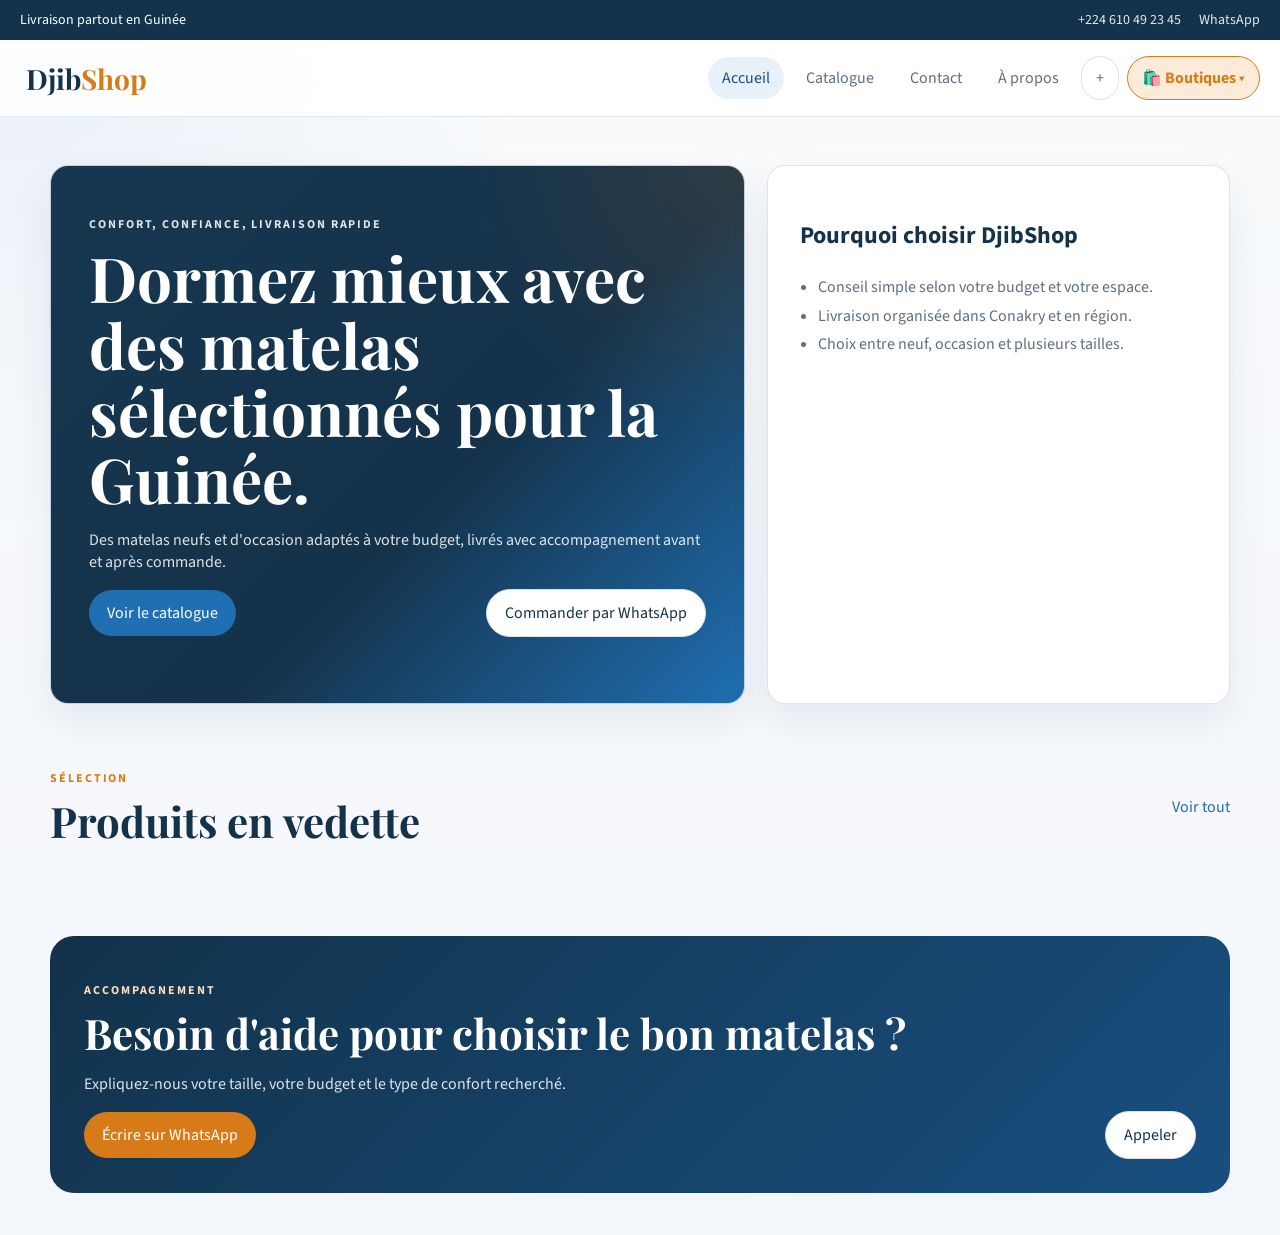
==== public/index.html @ d427da95 "Add files via upload" ====
<!DOCTYPE html>
<html lang="fr">
<head>
  <meta charset="UTF-8">
  <meta name="viewport" content="width=device-width, initial-scale=1.0">
  <title>DjibShop | Matelas de qualité en Guinée</title>
  <meta name="description" content="DjibShop vend des matelas neufs et d'occasion avec livraison partout en Guinée.">
  <meta name="theme-color" content="#14324a">
  <link rel="preconnect" href="https://fonts.googleapis.com">
  <link rel="preconnect" href="https://fonts.gstatic.com" crossorigin>
  <link href="https://fonts.googleapis.com/css2?family=Playfair+Display:wght@600;700&family=Source+Sans+3:wght@400;500;600;700&display=swap" rel="stylesheet">
  <link rel="stylesheet" href="styles.css">
</head>
<body>
  <div class="topbar">
    <span id="delivery-text">Livraison partout en Guinée</span>
    <div class="topbar-links">
      <a id="phone-link" href="tel:+224610492345">+224 610 49 23 45</a>
      <a id="whatsapp-link" href="https://wa.me/224610492345" target="_blank" rel="noopener noreferrer">WhatsApp</a>
    </div>
  </div>

  <header class="site-header">
    <button class="brand" data-page="home">Djib<span>Shop</span></button>
    <button class="menu-toggle" id="menu-toggle" aria-expanded="false" aria-controls="main-nav">Menu</button>
    <nav class="main-nav" id="main-nav">
      <button class="nav-link active" data-page="home">Accueil</button>
      <button class="nav-link" data-page="catalog">Catalogue</button>
      <button class="nav-link" data-page="contact">Contact</button>
      <button class="nav-link" data-page="about">À propos</button>
      <button class="nav-link nav-admin" data-page="admin">+</button>
      <div class="shop-switcher">
        <button class="shop-switcher-btn" id="shop-switcher-btn">🛍️ Boutiques ▾</button>
        <div class="shop-switcher-menu hidden" id="shop-switcher-menu">
          <a href="/matelas" class="shop-switcher-item active-shop">🛏️ Matelas</a>
          <a href="/meubles" class="shop-switcher-item">🛋️ Meubles</a>
        </div>
      </div>
    </nav>
  </header>

  <main>
    <section class="page active" id="page-home">
      <section class="hero" id="home-hero">
        <div class="hero-copy">
          <p class="eyebrow">Confort, confiance, livraison rapide</p>
          <h1>Dormez mieux avec des matelas sélectionnés pour la Guinée.</h1>
          <p id="hero-subheadline">Des matelas neufs et d'occasion adaptés à votre budget, livrés avec accompagnement avant et après commande.</p>
          <div class="hero-actions">
            <button class="btn btn-primary" data-page="catalog">Voir le catalogue</button>
            <a class="btn btn-secondary" id="hero-whatsapp" href="https://wa.me/224610492345" target="_blank" rel="noopener noreferrer">Commander par WhatsApp</a>
          </div>
          <div class="hero-stats" id="hero-stats"></div>
        </div>
        <div class="hero-card">
          <h2>Pourquoi choisir DjibShop</h2>
          <ul class="bullet-list">
            <li>Conseil simple selon votre budget et votre espace.</li>
            <li>Livraison organisée dans Conakry et en région.</li>
            <li>Choix entre neuf, occasion et plusieurs tailles.</li>
          </ul>
        </div>
      </section>

      <section class="section">
        <div class="section-head">
          <div>
            <p class="section-kicker">Sélection</p>
            <h2>Produits en vedette</h2>
          </div>
          <button class="text-link" data-page="catalog">Voir tout</button>
        </div>
        <div class="filter-row" id="home-filters"></div>
        <div class="card-grid" id="home-products"></div>
      </section>

      <section class="contact-band">
        <div>
          <p class="section-kicker light">Accompagnement</p>
          <h2>Besoin d'aide pour choisir le bon matelas ?</h2>
          <p>Expliquez-nous votre taille, votre budget et le type de confort recherché.</p>
        </div>
        <div class="contact-band-actions">
          <a class="btn btn-accent" id="contact-band-whatsapp" href="https://wa.me/224610492345" target="_blank" rel="noopener noreferrer">Écrire sur WhatsApp</a>
          <a class="btn btn-ghost" id="contact-band-call" href="tel:+224620744703">Appeler</a>
        </div>
      </section>
    </section>

    <section class="page" id="page-catalog">
      <section class="section">
        <div class="section-head">
          <div>
            <p class="section-kicker">Catalogue</p>
            <h2>Tous les matelas</h2>
          </div>
          <p class="muted" id="catalog-count">0 produit</p>
        </div>
        <div class="catalog-toolbar">
          <label class="field inline-field">
            <span>Recherche</span>
            <input type="search" id="catalog-search" placeholder="Nom, type, taille, dimensions">
          </label>
          <label class="field inline-field">
            <span>Trier</span>
            <select id="catalog-sort">
              <option value="featured">Recommandés d'abord</option>
              <option value="price-asc">Prix croissant</option>
              <option value="price-desc">Prix décroissant</option>
              <option value="rating-desc">Mieux notés</option>
              <option value="newest">Plus récents</option>
            </select>
          </label>
          <label class="field inline-field">
            <span>Disponibilité</span>
            <select id="catalog-stock">
              <option value="all">Tous les stocks</option>
              <option value="En stock">En stock</option>
              <option value="Stock limité">Stock limité</option>
              <option value="Sur commande">Sur commande</option>
            </select>
          </label>
        </div>
        <div class="filter-row" id="catalog-filters"></div>
        <div class="catalog-summary" id="catalog-summary"></div>
        <div class="card-grid" id="catalog-products"></div>
      </section>
    </section>

    <section class="page" id="page-contact">
      <section class="section narrow">
        <div class="section-head">
          <div>
            <p class="section-kicker">Contact</p>
            <h2>Parlons de votre besoin</h2>
          </div>
        </div>
        <div class="contact-layout">
          <div class="info-card">
            <h3>Coordonnées</h3>
            <p>Nous répondons rapidement aux demandes de prix, disponibilité et livraison.</p>
            <div class="contact-stack">
              <a id="contact-phone-primary" href="tel:+224610492345">+224 610 49 23 45</a>
              <a id="contact-phone-secondary" href="tel:+224620744703">+224 620 74 47 03</a>
              <a id="contact-wa-primary" href="https://wa.me/224610492345" target="_blank" rel="noopener noreferrer">WhatsApp direct</a>
            </div>
          </div>
          <form class="panel" id="contact-form">
            <h3>Laisser un message</h3>
            <label class="field">
              <span>Nom complet</span>
              <input type="text" name="full_name" required>
            </label>
            <label class="field">
              <span>Téléphone</span>
              <input type="tel" name="phone" required>
            </label>
            <label class="field">
              <span>Message</span>
              <textarea name="message" rows="5" required></textarea>
            </label>
            <button class="btn btn-primary" type="submit">Envoyer le message</button>
          </form>
        </div>
      </section>
    </section>

    <section class="page" id="page-about">
      <section class="section">
        <div class="about-hero">
          <div>
            <p class="section-kicker">À propos</p>
            <h2>Une boutique pensée pour la confiance et la simplicité</h2>
            <p id="about-body">DjibShop aide les familles, particuliers et professionnels à trouver des matelas adaptés à leur confort et à leur budget.</p>
          </div>
        </div>
        <div class="about-grid">
          <article class="panel">
            <h3>Ce que nous faisons</h3>
            <p>Nous proposons des matelas neufs et d'occasion, des tailles variées et un accompagnement humain avant l'achat.</p>
          </article>
          <article class="panel">
            <h3>Ce qui compte pour nous</h3>
            <p>Des informations claires, des prix cohérents, des délais annoncés honnêtement et un suivi après commande.</p>
          </article>
          <article class="panel">
            <h3>Livraison</h3>
            <p>Conakry et plusieurs villes de Guinée, avec confirmation téléphonique avant expédition.</p>
          </article>
        </div>
      </section>
    </section>

    <section class="page" id="page-admin">
      <section class="section">
        <div class="section-head">
          <div>
            <p class="section-kicker">Administration</p>
            <h2>Piloter la boutique</h2>
          </div>
        </div>

        <div class="panel admin-login-panel" id="admin-login-panel">
          <form id="admin-login-form">
            <h3>Connexion admin</h3>
            <p class="muted">Connectez-vous pour gérer les produits, commandes et messages.</p>
            <label class="field">
              <span>Utilisateur</span>
              <input type="text" name="username" value="admin" required>
            </label>
            <label class="field">
              <span>Mot de passe</span>
              <input type="password" name="password" required>
            </label>
            <button class="btn btn-primary" type="submit">Se connecter</button>
          </form>
        </div>

        <div class="admin-shell hidden" id="admin-shell">
          <div class="metrics" id="metrics"></div>
          <div class="admin-toolbar">
            <div class="tab-row">
              <button class="tab-btn active" data-admin-tab="products">Produits</button>
              <button class="tab-btn" data-admin-tab="orders">Commandes</button>
              <button class="tab-btn" data-admin-tab="contacts">Messages</button>
              <button class="tab-btn" data-admin-tab="editor">Ajouter / modifier</button>
            </div>
            <button class="btn btn-secondary" id="admin-logout-btn">Déconnexion</button>
          </div>

          <section class="admin-tab active" id="admin-tab-products">
            <div class="table-wrap">
              <table>
                <thead>
                  <tr>
                    <th>Produit</th>
                    <th>Catégorie</th>
                    <th>Type</th>
                    <th>Taille</th>
                    <th>Prix</th>
                    <th>Stock</th>
                    <th>Actions</th>
                  </tr>
                </thead>
                <tbody id="admin-products-table"></tbody>
              </table>
            </div>
          </section>

          <section class="admin-tab" id="admin-tab-orders">
            <div class="table-wrap">
              <table>
                <thead>
                  <tr>
                    <th>Client</th>
                    <th>Produit</th>
                    <th>Ville</th>
                    <th>Paiement</th>
                    <th>Statut</th>
                    <th>Date</th>
                    <th>Action</th>
                  </tr>
                </thead>
                <tbody id="admin-orders-table"></tbody>
              </table>
            </div>
          </section>

          <section class="admin-tab" id="admin-tab-contacts">
            <div class="message-list" id="admin-contacts-list"></div>
          </section>

          <section class="admin-tab" id="admin-tab-editor">
            <form class="panel" id="product-form">
              <h3 id="product-form-title">Ajouter un produit</h3>
              <input type="hidden" name="id">
              <div class="form-grid">
                <label class="field">
                  <span>Nom</span>
                  <input type="text" name="name" required>
                </label>
                <label class="field">
                  <span>Prix (GNF)</span>
                  <input type="number" name="price_gnf" required>
                </label>
                <label class="field">
                  <span>Catégorie</span>
                  <select name="category" required>
                    <option value="neuf">Neuf</option>
                    <option value="occasion">Occasion</option>
                  </select>
                </label>
                <label class="field">
                  <span>Type</span>
                  <select name="mattress_type" required>
                    <option value="ressort">Avec ressort</option>
                    <option value="peu de ressort">Peu de ressort</option>
                    <option value="sans ressort">Sans ressort</option>
                  </select>
                </label>
                <label class="field">
                  <span>Taille</span>
                  <select name="size_label" required>
                    <option value="1 place">1 place</option>
                    <option value="2 places">2 places</option>
                    <option value="3 places">3 places</option>
                    <option value="4 places">4 places</option>
                  </select>
                </label>
                <label class="field">
                  <span>Dimensions</span>
                  <input type="text" name="dimensions" placeholder="160 x 200 cm" required>
                </label>
                <label class="field">
                  <span>Note</span>
                  <input type="number" name="rating" min="0" max="5" step="0.1" value="0">
                </label>
                <label class="field">
                  <span>Nombre d'avis</span>
                  <input type="number" name="review_count" min="0" value="0">
                </label>
                <label class="field">
                  <span>Stock</span>
                  <select name="stock_status" required>
                    <option value="En stock">En stock</option>
                    <option value="Stock limité">Stock limité</option>
                    <option value="Sur commande">Sur commande</option>
                  </select>
                </label>
                <label class="field check">
                  <span>Mettre en vedette</span>
                  <input type="checkbox" name="featured">
                </label>
              </div>
              <label class="field">
                <span>Description</span>
                <textarea name="description" rows="4" required></textarea>
              </label>
              <label class="field">
                <span>Photo produit</span>
                <input type="file" name="image_file" accept="image/png,image/jpeg,image/webp">
              </label>
              <div class="preview-box" id="product-image-preview">Aperçu image</div>
              <div class="button-row">
                <button class="btn btn-primary" type="submit">Enregistrer</button>
                <button class="btn btn-secondary" type="button" id="product-reset-btn">Réinitialiser</button>
              </div>
            </form>

            <form class="panel" id="site-settings-form">
              <h3>Fond de la page d'accueil</h3>
              <p class="muted">Ajoutez une photo pour remplacer le fond actuel de la page d'accueil.</p>
              <label class="field">
                <span>Image de fond</span>
                <input type="file" name="home_background_file" accept="image/png,image/jpeg,image/webp">
              </label>
              <div class="preview-box" id="home-background-preview">Aucune image de fond</div>
              <div class="button-row">
                <button class="btn btn-primary" type="submit">Enregistrer le fond</button>
                <button class="btn btn-secondary" type="button" id="clear-home-background-btn">Retirer le fond</button>
              </div>
            </form>
          </section>
        </div>
      </section>
    </section>
  </main>

  <div class="modal hidden" id="order-modal">
    <div class="modal-card">
      <button class="modal-close" id="close-order-modal" aria-label="Fermer">&times;</button>
      <h3>Passer commande</h3>
      <p class="muted" id="order-product-summary"></p>
      <div class="order-reassurance">
        <span>Confirmation rapide</span>
        <span>Livraison organisée</span>
        <span>Suivi par téléphone</span>
      </div>
      <form id="order-form">
        <input type="hidden" name="product_id">
        <div class="form-grid">
          <label class="field">
            <span>Nom complet</span>
            <input type="text" name="customer_name" required>
          </label>
          <label class="field">
            <span>Téléphone</span>
            <input type="tel" name="phone" required>
          </label>
        </div>
        <label class="field">
          <span>Adresse</span>
          <input type="text" name="address" required>
        </label>
        <label class="field">
          <span>Ville</span>
          <input type="text" name="city" required>
        </label>
        <label class="field">
          <span>Moyen de paiement</span>
          <select name="payment_method" required>
            <option value="Orange Money">Orange Money</option>
            <option value="Paiement à la livraison">Paiement à la livraison</option>
          </select>
        </label>
        <label class="field">
          <span>Notes</span>
          <textarea name="notes" rows="3"></textarea>
        </label>
        <button class="btn btn-primary" type="submit">Confirmer la commande</button>
      </form>
    </div>
  </div>

  <div class="modal hidden" id="product-modal">
    <div class="modal-card modal-card-wide">
      <button class="modal-close" id="close-product-modal" aria-label="Fermer">&times;</button>
      <div class="product-detail" id="product-detail"></div>
    </div>
  </div>

  <div class="toast" id="toast"></div>
  <script src="/app.js"></script>
</body>
</html>
---- public/styles.css ----
:root {
  --ink: #14324a;
  --ink-soft: #5e6f7e;
  --line: #d8e2ea;
  --bg: #f5f7fb;
  --panel: #ffffff;
  --blue: #1f6fb2;
  --blue-dark: #184f80;
  --gold: #d77b19;
  --gold-soft: #fbebd8;
  --danger: #b44e43;
  --radius: 18px;
  --radius-sm: 10px;
  --shadow: 0 18px 40px rgba(20, 50, 74, 0.08);
}

* { box-sizing: border-box; }
html { scroll-behavior: smooth; }
body {
  margin: 0;
  font-family: "Source Sans 3", sans-serif;
  color: var(--ink);
  background:
    radial-gradient(circle at top left, rgba(31, 111, 178, 0.08), transparent 30%),
    linear-gradient(180deg, #f9fbfd 0%, #f3f6fb 100%);
}

a, button, input, textarea, select { font: inherit; }
button { cursor: pointer; }
.hidden { display: none !important; }

.topbar {
  background: var(--ink);
  color: #fff;
  padding: 10px 20px;
  display: flex;
  justify-content: space-between;
  gap: 16px;
  font-size: 14px;
}

.topbar a { color: #fff; opacity: 0.88; text-decoration: none; }
.topbar-links { display: flex; gap: 18px; flex-wrap: wrap; }

.site-header {
  position: sticky;
  top: 0;
  z-index: 20;
  display: flex;
  align-items: center;
  justify-content: space-between;
  gap: 16px;
  padding: 16px 20px;
  background: rgba(255, 255, 255, 0.9);
  backdrop-filter: blur(16px);
  border-bottom: 1px solid rgba(216, 226, 234, 0.75);
}

.brand {
  background: none;
  border: 0;
  font-family: "Playfair Display", serif;
  font-size: 28px;
  font-weight: 700;
  color: var(--ink);
}

.brand span { color: var(--gold); }

.menu-toggle {
  display: none;
  border: 1px solid var(--line);
  background: var(--panel);
  border-radius: 999px;
  padding: 10px 14px;
}

.main-nav { display: flex; gap: 8px; align-items: center; flex-wrap: wrap; }

.nav-link {
  border: 0;
  background: none;
  padding: 10px 14px;
  border-radius: 999px;
  color: var(--ink-soft);
}

.nav-link.active,
.nav-link:hover {
  background: #e8f1f9;
  color: var(--blue-dark);
}

.nav-admin { border: 1px solid var(--line); }
.page { display: none; }
.page.active { display: block; }

.hero,
.section,
.contact-band {
  width: min(1180px, calc(100% - 32px));
  margin: 0 auto;
}

.hero {
  padding: 48px 0 28px;
  display: grid;
  grid-template-columns: 1.2fr 0.8fr;
  gap: 22px;
  align-items: stretch;
  position: relative;
  isolation: isolate;
}

.hero > * {
  position: relative;
  z-index: 1;
}

.hero.hero-with-cover {
  padding: 32px;
  border-radius: calc(var(--radius) + 10px);
  overflow: hidden;
}

.hero.hero-with-cover::before {
  content: "";
  position: absolute;
  inset: 0;
  z-index: 0;
  background-image:
    linear-gradient(105deg, rgba(9, 20, 31, 0.84), rgba(20, 50, 74, 0.58)),
    var(--hero-background-image);
  background-position: center;
  background-size: cover;
}

.hero.hero-with-cover .hero-copy,
.hero.hero-with-cover .hero-card {
  background: rgba(255, 255, 255, 0.12);
  border-color: rgba(255, 255, 255, 0.2);
  box-shadow: none;
  backdrop-filter: blur(12px);
}

.hero.hero-with-cover .hero-card h2,
.hero.hero-with-cover .hero-card p,
.hero.hero-with-cover .hero-card li,
.hero.hero-with-cover .hero-card .bullet-list {
  color: rgba(255, 255, 255, 0.9);
}

.hero-copy,
.hero-card,
.panel,
.info-card,
.metric-card,
.message-item,
.product-card {
  background: var(--panel);
  border: 1px solid rgba(216, 226, 234, 0.9);
  border-radius: var(--radius);
  box-shadow: var(--shadow);
}

.hero-copy {
  padding: 38px;
  background:
    radial-gradient(circle at top right, rgba(215, 123, 25, 0.13), transparent 32%),
    linear-gradient(135deg, #173750 0%, #14324a 58%, #1f6fb2 100%);
  color: #fff;
}

.hero-card { padding: 32px; }

.eyebrow,
.section-kicker {
  text-transform: uppercase;
  letter-spacing: 0.16em;
  font-size: 12px;
  font-weight: 700;
  color: var(--gold);
}

.section-kicker.light { color: #ffdcb8; }

.hero h1,
.section h2,
.contact-band h2,
.about-hero h2 {
  font-family: "Playfair Display", serif;
  line-height: 1.08;
  margin: 12px 0;
}

.hero h1 { font-size: clamp(38px, 6vw, 62px); }
.section h2,
.contact-band h2,
.about-hero h2 { font-size: clamp(28px, 4vw, 42px); }

.hero-copy p,
.contact-band p { color: rgba(255, 255, 255, 0.86); }
.hero-card p,
.panel p,
.info-card p,
.about-hero p { color: var(--ink-soft); }

.hero-actions,
.button-row,
.contact-band-actions,
.section-head,
.admin-toolbar {
  display: flex;
  gap: 12px;
  align-items: center;
  justify-content: space-between;
  flex-wrap: wrap;
}

.btn,
.text-link {
  border-radius: 999px;
  border: 0;
  padding: 12px 18px;
  text-decoration: none;
  transition: 0.2s ease;
}

.btn:hover,
.text-link:hover { transform: translateY(-1px); }
.btn-primary { background: var(--blue); color: #fff; }
.btn-primary:hover { background: var(--blue-dark); }
.btn-secondary,
.btn-ghost { background: #fff; color: var(--ink); border: 1px solid var(--line); }
.btn-accent { background: var(--gold); color: #fff; }
.text-link { background: none; color: var(--blue); padding-inline: 0; }

.hero-stats,
.metrics,
.about-grid,
.contact-layout,
.form-grid {
  display: grid;
  gap: 16px;
}

.hero-stats { grid-template-columns: repeat(3, minmax(0, 1fr)); margin-top: 28px; }
.metrics { grid-template-columns: repeat(auto-fit, minmax(180px, 1fr)); margin-bottom: 20px; }
.about-grid { grid-template-columns: repeat(auto-fit, minmax(220px, 1fr)); }
.contact-layout { grid-template-columns: 0.9fr 1.1fr; }
.form-grid { grid-template-columns: repeat(2, minmax(0, 1fr)); }

.stat-box,
.metric-card {
  padding: 18px;
  border-radius: var(--radius-sm);
  background: rgba(255, 255, 255, 0.1);
}

.metric-card { background: var(--panel); border: 1px solid var(--line); }
.stat-box strong,
.metric-card strong { display: block; font-size: 28px; }

.section,
.contact-band { padding: 26px 0 36px; }
.narrow { width: min(980px, calc(100% - 32px)); }

.filter-row {
  display: flex;
  flex-wrap: wrap;
  gap: 10px;
  margin: 20px 0 24px;
}

.catalog-toolbar,
.catalog-summary,
.product-actions,
.detail-header,
.detail-meta-grid,
.detail-cta-row,
.order-reassurance {
  display: flex;
  gap: 12px;
  flex-wrap: wrap;
}

.catalog-toolbar {
  align-items: end;
  margin-top: 18px;
}

.inline-field {
  flex: 1 1 220px;
  margin-bottom: 0;
}

.catalog-summary {
  margin: -4px 0 8px;
}

.summary-pill {
  padding: 8px 12px;
  border-radius: 999px;
  background: #edf4fa;
  color: var(--blue-dark);
  font-size: 13px;
  font-weight: 600;
}

.filter-btn,
.tab-btn,
.status-select {
  border: 1px solid var(--line);
  background: var(--panel);
  border-radius: 999px;
  padding: 10px 14px;
}

.filter-btn.active,
.tab-btn.active {
  background: var(--ink);
  color: #fff;
  border-color: var(--ink);
}

.card-grid {
  display: grid;
  grid-template-columns: repeat(auto-fit, minmax(240px, 1fr));
  gap: 18px;
}

.product-card { overflow: hidden; }
.product-card { display: flex; flex-direction: column; }

.product-image {
  height: 190px;
  background: linear-gradient(135deg, #e9f2fb, #f9e8d7);
  display: flex;
  align-items: center;
  justify-content: center;
}

.product-image img {
  width: 100%;
  height: 100%;
  object-fit: cover;
}

.product-placeholder { font-size: 48px; }
.product-content { padding: 18px; display: flex; flex-direction: column; flex: 1; }

.badge-row,
.meta-row {
  display: flex;
  gap: 8px;
  flex-wrap: wrap;
  margin-bottom: 10px;
}

.badge,
.meta {
  border-radius: 999px;
  padding: 4px 10px;
  font-size: 12px;
}

.badge { background: var(--gold-soft); color: #93500d; }
.meta { background: #f1f5f8; color: var(--ink-soft); }
.product-card h3,
.panel h3,
.info-card h3 { margin: 0 0 8px; font-size: 22px; }

.price-row {
  display: flex;
  justify-content: space-between;
  align-items: center;
  gap: 12px;
  margin-top: 14px;
}

.product-actions {
  margin-top: auto;
  align-items: center;
  justify-content: space-between;
}

.product-actions .btn { white-space: nowrap; }
.btn-linkish {
  border: 0;
  padding: 0;
  background: none;
  color: var(--blue);
  font-weight: 700;
}

.price { font-size: 26px; font-weight: 700; color: var(--blue-dark); }
.muted { color: var(--ink-soft); margin: 0; }

.contact-band {
  background: linear-gradient(135deg, #12324a 0%, #184f80 100%);
  border-radius: calc(var(--radius) + 6px);
  padding: 34px;
  margin-bottom: 42px;
  color: #fff;
}

.panel,
.info-card { padding: 24px; }

.field {
  display: grid;
  gap: 8px;
  margin-bottom: 14px;
}

.field.check { align-content: center; }

.field input,
.field textarea,
.field select {
  width: 100%;
  border: 1px solid var(--line);
  border-radius: 12px;
  padding: 12px 14px;
  background: #fff;
}

.contact-stack { display: grid; gap: 10px; }
.contact-stack a { color: var(--blue-dark); text-decoration: none; }

.about-hero {
  margin-bottom: 18px;
  padding: 30px;
  border-radius: var(--radius);
  background: linear-gradient(135deg, #edf4fa, #f7efe6);
  border: 1px solid var(--line);
}

.table-wrap {
  overflow: auto;
  background: var(--panel);
  border: 1px solid var(--line);
  border-radius: var(--radius);
}

table {
  width: 100%;
  border-collapse: collapse;
  min-width: 720px;
}

th,
td {
  padding: 14px;
  border-bottom: 1px solid var(--line);
  text-align: left;
  vertical-align: top;
}

th {
  font-size: 12px;
  text-transform: uppercase;
  letter-spacing: 0.08em;
  color: var(--ink-soft);
}

.message-list { display: grid; gap: 14px; }
.message-item { padding: 20px; }

.preview-box {
  min-height: 140px;
  border: 1px dashed var(--line);
  border-radius: 14px;
  display: flex;
  align-items: center;
  justify-content: center;
  color: var(--ink-soft);
  overflow: hidden;
  margin-bottom: 14px;
}

.preview-box img {
  width: 100%;
  height: 220px;
  object-fit: cover;
}

#home-background-preview span {
  text-align: center;
}

.admin-tab { display: none; }
.admin-tab.active { display: block; }

#site-settings-form {
  margin-top: 18px;
}

.modal {
  position: fixed;
  inset: 0;
  background: rgba(20, 50, 74, 0.55);
  display: flex;
  align-items: center;
  justify-content: center;
  padding: 16px;
  z-index: 40;
}

.modal-card {
  width: min(620px, 100%);
  background: #fff;
  border-radius: 24px;
  padding: 26px;
  position: relative;
  max-height: calc(100vh - 32px);
  overflow-y: auto;
}

#order-form .btn {
  width: 100%;
  margin-top: 8px;
}

.modal-card-wide {
  width: min(920px, 100%);
}

.modal-close {
  position: absolute;
  top: 12px;
  right: 12px;
  width: 38px;
  height: 38px;
  border: 0;
  border-radius: 50%;
  background: #eff3f7;
  font-size: 22px;
}

.product-detail {
  display: grid;
  grid-template-columns: 0.95fr 1.05fr;
  gap: 22px;
}

.product-detail-visual {
  min-height: 300px;
  border-radius: 20px;
  overflow: hidden;
  background: linear-gradient(135deg, #e9f2fb, #f9e8d7);
  display: flex;
  align-items: center;
  justify-content: center;
}

.product-detail-visual img {
  width: 100%;
  height: 100%;
  object-fit: cover;
}

.detail-copy h3 {
  margin: 0;
  font-size: 32px;
}

.detail-header {
  align-items: center;
  margin-bottom: 10px;
}

.detail-meta-grid {
  margin: 16px 0;
}

.detail-meta-item {
  flex: 1 1 180px;
  padding: 14px;
  border: 1px solid var(--line);
  border-radius: 16px;
  background: #f8fbfe;
}

.detail-meta-item strong {
  display: block;
  margin-bottom: 4px;
  font-size: 13px;
  color: var(--ink-soft);
}

.detail-note {
  margin: 18px 0;
  padding: 16px;
  border-radius: 16px;
  background: var(--gold-soft);
  color: #7b4a0e;
}

.detail-cta-row {
  align-items: center;
  margin-top: 18px;
}

.order-reassurance {
  margin: 14px 0 18px;
}

.order-reassurance span {
  padding: 8px 12px;
  border-radius: 999px;
  background: #edf4fa;
  color: var(--blue-dark);
  font-size: 13px;
  font-weight: 600;
}

.toast {
  position: fixed;
  right: 20px;
  bottom: 20px;
  background: var(--ink);
  color: #fff;
  padding: 12px 16px;
  border-radius: 14px;
  opacity: 0;
  transform: translateY(8px);
  transition: 0.25s ease;
}

.toast.show {
  opacity: 1;
  transform: translateY(0);
}

.bullet-list {
  padding-left: 18px;
  line-height: 1.8;
  color: var(--ink-soft);
}

@media (max-width: 900px) {
  .hero,
  .contact-layout { grid-template-columns: 1fr; }
  .form-grid { grid-template-columns: 1fr; }
  .product-detail { grid-template-columns: 1fr; }
}

@media (max-width: 720px) {
  .menu-toggle { display: inline-flex; }
  .main-nav {
    display: none;
    width: 100%;
    flex-direction: column;
    align-items: stretch;
  }
  .main-nav.open { display: flex; }
  .site-header { flex-wrap: wrap; }
  .hero-copy,
  .hero-card,
  .panel,
  .info-card { padding: 20px; }
  .hero-stats { grid-template-columns: 1fr; }
  .topbar {
    flex-direction: column;
    align-items: flex-start;
  }
  .contact-band { padding: 24px; }
}

/* ===== SHOP SWITCHER ===== */
.shop-switcher { position: relative; }

.shop-switcher-btn {
  background: var(--gold-soft) !important;
  color: var(--gold) !important;
  border: 1px solid var(--gold) !important;
  font-weight: 700;
}

.shop-switcher-btn:hover {
  background: var(--gold) !important;
  color: #fff !important;
}

.shop-switcher-menu {
  position: absolute;
  top: calc(100% + 8px);
  right: 0;
  background: var(--panel);
  border: 1px solid var(--line);
  border-radius: var(--radius-sm);
  box-shadow: var(--shadow);
  min-width: 180px;
  z-index: 50;
  overflow: hidden;
}

.shop-switcher-item {
  display: block;
  padding: 14px 18px;
  text-decoration: none;
  color: var(--ink);
  font-weight: 600;
  transition: 0.2s ease;
  border-bottom: 1px solid var(--line);
}

.shop-switcher-item:last-child { border-bottom: 0; }
.shop-switcher-item:hover { background: #edf4fa; color: var(--blue-dark); }
.shop-switcher-item.active-shop { background: var(--gold-soft); color: var(--gold); }

/* ===== SHOP SWITCHER ===== */
.shop-switcher { position: relative; }

.shop-switcher-btn {
  border: 1px solid var(--gold);
  background: var(--gold-soft);
  color: var(--gold);
  border-radius: 999px;
  padding: 10px 14px;
  font-weight: 700;
  cursor: pointer;
  transition: 0.2s ease;
}

.shop-switcher-btn:hover {
  background: var(--gold);
  color: #fff;
}

.shop-switcher-menu {
  position: absolute;
  top: calc(100% + 8px);
  right: 0;
  background: var(--panel);
  border: 1px solid var(--line);
  border-radius: var(--radius-sm);
  box-shadow: var(--shadow);
  min-width: 180px;
  z-index: 100;
  overflow: hidden;
}

.shop-switcher-item {
  display: block;
  padding: 14px 18px;
  text-decoration: none;
  color: var(--ink);
  font-weight: 600;
  transition: 0.2s ease;
  border-bottom: 1px solid var(--line);
}

.shop-switcher-item:last-child { border-bottom: 0; }
.shop-switcher-item:hover { background: #edf4fa; color: var(--blue-dark); }
.shop-switcher-item.active-shop { background: var(--gold-soft); color: var(--gold); }
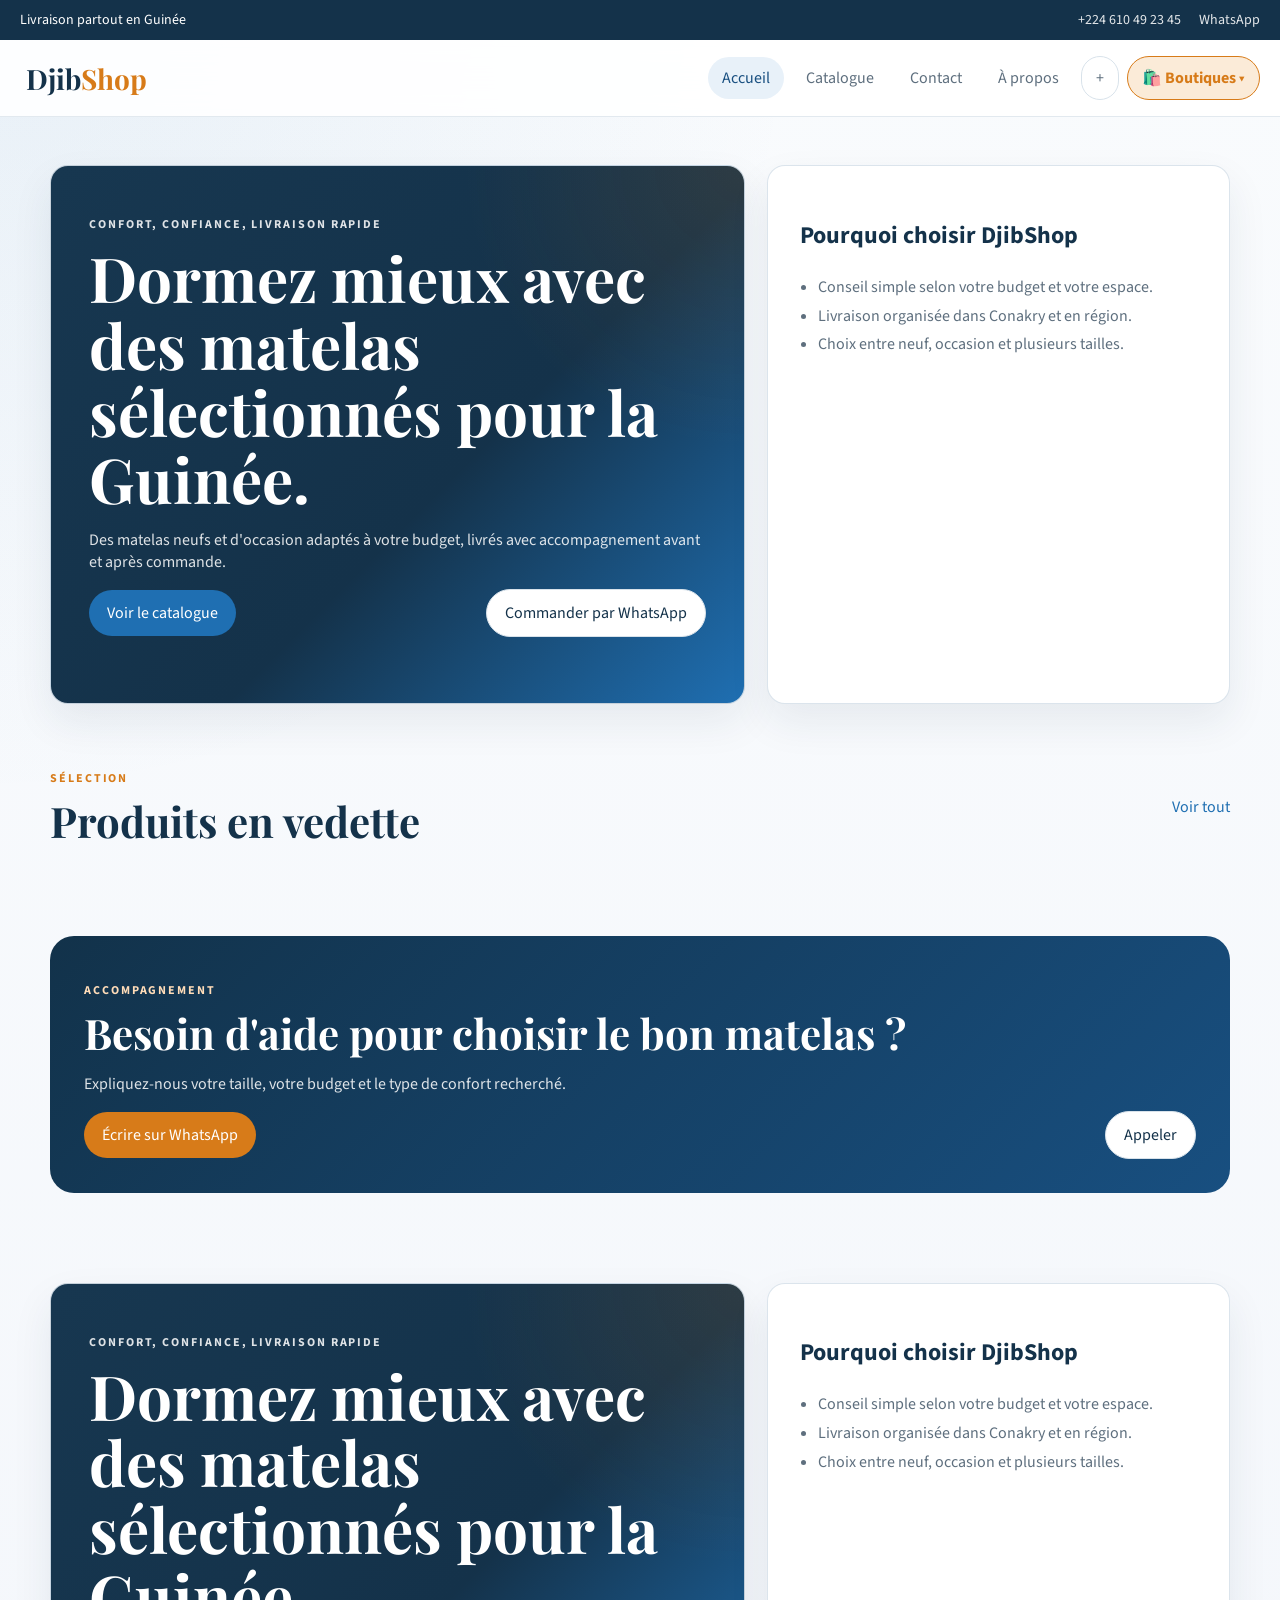
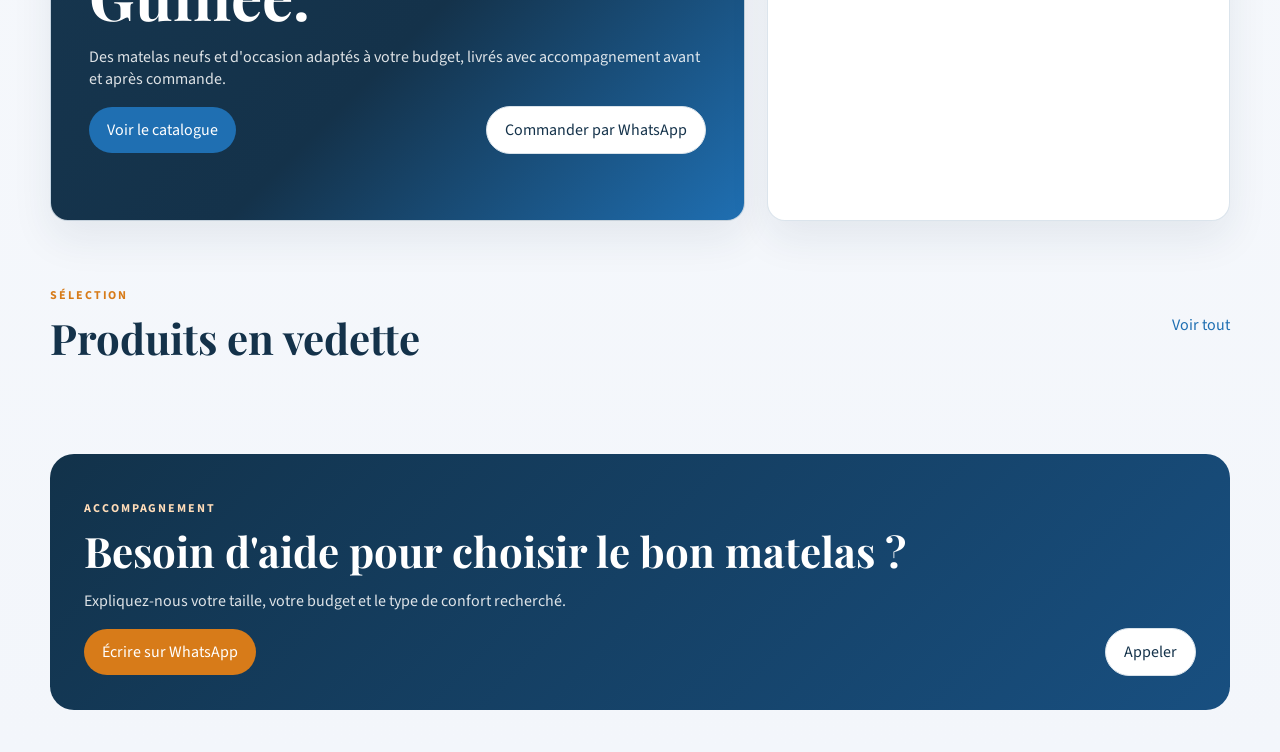
==== commit 9f684e25: "electronic Added a new 'Électrique' shop item link and expanded the homepage content with sections f" ====
--- a/public/index.html
+++ b/public/index.html
@@ -34,6 +34,7 @@
         <div class="shop-switcher-menu hidden" id="shop-switcher-menu">
           <a href="/matelas" class="shop-switcher-item active-shop">🛏️ Matelas</a>
           <a href="/meubles" class="shop-switcher-item">🛋️ Meubles</a>
+          <a href="/electrique" class="shop-switcher-item">🔌 Électrique</a>
         </div>
       </div>
     </nav>
@@ -423,3 +424,392 @@
   <script src="/app.js"></script>
 </body>
 </html>
+        </div>
+      </div>
+    </nav>
+  </header>
+
+  <main>
+    <section class="page active" id="page-home">
+      <section class="hero" id="home-hero">
+        <div class="hero-copy">
+          <p class="eyebrow">Confort, confiance, livraison rapide</p>
+          <h1>Dormez mieux avec des matelas sélectionnés pour la Guinée.</h1>
+          <p id="hero-subheadline">Des matelas neufs et d'occasion adaptés à votre budget, livrés avec accompagnement avant et après commande.</p>
+          <div class="hero-actions">
+            <button class="btn btn-primary" data-page="catalog">Voir le catalogue</button>
+            <a class="btn btn-secondary" id="hero-whatsapp" href="https://wa.me/224610492345" target="_blank" rel="noopener noreferrer">Commander par WhatsApp</a>
+          </div>
+          <div class="hero-stats" id="hero-stats"></div>
+        </div>
+        <div class="hero-card">
+          <h2>Pourquoi choisir DjibShop</h2>
+          <ul class="bullet-list">
+            <li>Conseil simple selon votre budget et votre espace.</li>
+            <li>Livraison organisée dans Conakry et en région.</li>
+            <li>Choix entre neuf, occasion et plusieurs tailles.</li>
+          </ul>
+        </div>
+      </section>
+
+      <section class="section">
+        <div class="section-head">
+          <div>
+            <p class="section-kicker">Sélection</p>
+            <h2>Produits en vedette</h2>
+          </div>
+          <button class="text-link" data-page="catalog">Voir tout</button>
+        </div>
+        <div class="filter-row" id="home-filters"></div>
+        <div class="card-grid" id="home-products"></div>
+      </section>
+
+      <section class="contact-band">
+        <div>
+          <p class="section-kicker light">Accompagnement</p>
+          <h2>Besoin d'aide pour choisir le bon matelas ?</h2>
+          <p>Expliquez-nous votre taille, votre budget et le type de confort recherché.</p>
+        </div>
+        <div class="contact-band-actions">
+          <a class="btn btn-accent" id="contact-band-whatsapp" href="https://wa.me/224610492345" target="_blank" rel="noopener noreferrer">Écrire sur WhatsApp</a>
+          <a class="btn btn-ghost" id="contact-band-call" href="tel:+224620744703">Appeler</a>
+        </div>
+      </section>
+    </section>
+
+    <section class="page" id="page-catalog">
+      <section class="section">
+        <div class="section-head">
+          <div>
+            <p class="section-kicker">Catalogue</p>
+            <h2>Tous les matelas</h2>
+          </div>
+          <p class="muted" id="catalog-count">0 produit</p>
+        </div>
+        <div class="catalog-toolbar">
+          <label class="field inline-field">
+            <span>Recherche</span>
+            <input type="search" id="catalog-search" placeholder="Nom, type, taille, dimensions">
+          </label>
+          <label class="field inline-field">
+            <span>Trier</span>
+            <select id="catalog-sort">
+              <option value="featured">Recommandés d'abord</option>
+              <option value="price-asc">Prix croissant</option>
+              <option value="price-desc">Prix décroissant</option>
+              <option value="rating-desc">Mieux notés</option>
+              <option value="newest">Plus récents</option>
+            </select>
+          </label>
+          <label class="field inline-field">
+            <span>Disponibilité</span>
+            <select id="catalog-stock">
+              <option value="all">Tous les stocks</option>
+              <option value="En stock">En stock</option>
+              <option value="Stock limité">Stock limité</option>
+              <option value="Sur commande">Sur commande</option>
+            </select>
+          </label>
+        </div>
+        <div class="filter-row" id="catalog-filters"></div>
+        <div class="catalog-summary" id="catalog-summary"></div>
+        <div class="card-grid" id="catalog-products"></div>
+      </section>
+    </section>
+
+    <section class="page" id="page-contact">
+      <section class="section narrow">
+        <div class="section-head">
+          <div>
+            <p class="section-kicker">Contact</p>
+            <h2>Parlons de votre besoin</h2>
+          </div>
+        </div>
+        <div class="contact-layout">
+          <div class="info-card">
+            <h3>Coordonnées</h3>
+            <p>Nous répondons rapidement aux demandes de prix, disponibilité et livraison.</p>
+            <div class="contact-stack">
+              <a id="contact-phone-primary" href="tel:+224610492345">+224 610 49 23 45</a>
+              <a id="contact-phone-secondary" href="tel:+224620744703">+224 620 74 47 03</a>
+              <a id="contact-wa-primary" href="https://wa.me/224610492345" target="_blank" rel="noopener noreferrer">WhatsApp direct</a>
+            </div>
+          </div>
+          <form class="panel" id="contact-form">
+            <h3>Laisser un message</h3>
+            <label class="field">
+              <span>Nom complet</span>
+              <input type="text" name="full_name" required>
+            </label>
+            <label class="field">
+              <span>Téléphone</span>
+              <input type="tel" name="phone" required>
+            </label>
+            <label class="field">
+              <span>Message</span>
+              <textarea name="message" rows="5" required></textarea>
+            </label>
+            <button class="btn btn-primary" type="submit">Envoyer le message</button>
+          </form>
+        </div>
+      </section>
+    </section>
+
+    <section class="page" id="page-about">
+      <section class="section">
+        <div class="about-hero">
+          <div>
+            <p class="section-kicker">À propos</p>
+            <h2>Une boutique pensée pour la confiance et la simplicité</h2>
+            <p id="about-body">DjibShop aide les familles, particuliers et professionnels à trouver des matelas adaptés à leur confort et à leur budget.</p>
+          </div>
+        </div>
+        <div class="about-grid">
+          <article class="panel">
+            <h3>Ce que nous faisons</h3>
+            <p>Nous proposons des matelas neufs et d'occasion, des tailles variées et un accompagnement humain avant l'achat.</p>
+          </article>
+          <article class="panel">
+            <h3>Ce qui compte pour nous</h3>
+            <p>Des informations claires, des prix cohérents, des délais annoncés honnêtement et un suivi après commande.</p>
+          </article>
+          <article class="panel">
+            <h3>Livraison</h3>
+            <p>Conakry et plusieurs villes de Guinée, avec confirmation téléphonique avant expédition.</p>
+          </article>
+        </div>
+      </section>
+    </section>
+
+    <section class="page" id="page-admin">
+      <section class="section">
+        <div class="section-head">
+          <div>
+            <p class="section-kicker">Administration</p>
+            <h2>Piloter la boutique</h2>
+          </div>
+        </div>
+
+        <div class="panel admin-login-panel" id="admin-login-panel">
+          <form id="admin-login-form">
+            <h3>Connexion admin</h3>
+            <p class="muted">Connectez-vous pour gérer les produits, commandes et messages.</p>
+            <label class="field">
+              <span>Utilisateur</span>
+              <input type="text" name="username" value="admin" required>
+            </label>
+            <label class="field">
+              <span>Mot de passe</span>
+              <input type="password" name="password" required>
+            </label>
+            <button class="btn btn-primary" type="submit">Se connecter</button>
+          </form>
+        </div>
+
+        <div class="admin-shell hidden" id="admin-shell">
+          <div class="metrics" id="metrics"></div>
+          <div class="admin-toolbar">
+            <div class="tab-row">
+              <button class="tab-btn active" data-admin-tab="products">Produits</button>
+              <button class="tab-btn" data-admin-tab="orders">Commandes</button>
+              <button class="tab-btn" data-admin-tab="contacts">Messages</button>
+              <button class="tab-btn" data-admin-tab="editor">Ajouter / modifier</button>
+            </div>
+            <button class="btn btn-secondary" id="admin-logout-btn">Déconnexion</button>
+          </div>
+
+          <section class="admin-tab active" id="admin-tab-products">
+            <div class="table-wrap">
+              <table>
+                <thead>
+                  <tr>
+                    <th>Produit</th>
+                    <th>Catégorie</th>
+                    <th>Type</th>
+                    <th>Taille</th>
+                    <th>Prix</th>
+                    <th>Stock</th>
+                    <th>Actions</th>
+                  </tr>
+                </thead>
+                <tbody id="admin-products-table"></tbody>
+              </table>
+            </div>
+          </section>
+
+          <section class="admin-tab" id="admin-tab-orders">
+            <div class="table-wrap">
+              <table>
+                <thead>
+                  <tr>
+                    <th>Client</th>
+                    <th>Produit</th>
+                    <th>Ville</th>
+                    <th>Paiement</th>
+                    <th>Statut</th>
+                    <th>Date</th>
+                    <th>Action</th>
+                  </tr>
+                </thead>
+                <tbody id="admin-orders-table"></tbody>
+              </table>
+            </div>
+          </section>
+
+          <section class="admin-tab" id="admin-tab-contacts">
+            <div class="message-list" id="admin-contacts-list"></div>
+          </section>
+
+          <section class="admin-tab" id="admin-tab-editor">
+            <form class="panel" id="product-form">
+              <h3 id="product-form-title">Ajouter un produit</h3>
+              <input type="hidden" name="id">
+              <div class="form-grid">
+                <label class="field">
+                  <span>Nom</span>
+                  <input type="text" name="name" required>
+                </label>
+                <label class="field">
+                  <span>Prix (GNF)</span>
+                  <input type="number" name="price_gnf" required>
+                </label>
+                <label class="field">
+                  <span>Catégorie</span>
+                  <select name="category" required>
+                    <option value="neuf">Neuf</option>
+                    <option value="occasion">Occasion</option>
+                  </select>
+                </label>
+                <label class="field">
+                  <span>Type</span>
+                  <select name="mattress_type" required>
+                    <option value="ressort">Avec ressort</option>
+                    <option value="peu de ressort">Peu de ressort</option>
+                    <option value="sans ressort">Sans ressort</option>
+                  </select>
+                </label>
+                <label class="field">
+                  <span>Taille</span>
+                  <select name="size_label" required>
+                    <option value="1 place">1 place</option>
+                    <option value="2 places">2 places</option>
+                    <option value="3 places">3 places</option>
+                    <option value="4 places">4 places</option>
+                  </select>
+                </label>
+                <label class="field">
+                  <span>Dimensions</span>
+                  <input type="text" name="dimensions" placeholder="160 x 200 cm" required>
+                </label>
+                <label class="field">
+                  <span>Note</span>
+                  <input type="number" name="rating" min="0" max="5" step="0.1" value="0">
+                </label>
+                <label class="field">
+                  <span>Nombre d'avis</span>
+                  <input type="number" name="review_count" min="0" value="0">
+                </label>
+                <label class="field">
+                  <span>Stock</span>
+                  <select name="stock_status" required>
+                    <option value="En stock">En stock</option>
+                    <option value="Stock limité">Stock limité</option>
+                    <option value="Sur commande">Sur commande</option>
+                  </select>
+                </label>
+                <label class="field check">
+                  <span>Mettre en vedette</span>
+                  <input type="checkbox" name="featured">
+                </label>
+              </div>
+              <label class="field">
+                <span>Description</span>
+                <textarea name="description" rows="4" required></textarea>
+              </label>
+              <label class="field">
+                <span>Photo produit</span>
+                <input type="file" name="image_file" accept="image/png,image/jpeg,image/webp">
+              </label>
+              <div class="preview-box" id="product-image-preview">Aperçu image</div>
+              <div class="button-row">
+                <button class="btn btn-primary" type="submit">Enregistrer</button>
+                <button class="btn btn-secondary" type="button" id="product-reset-btn">Réinitialiser</button>
+              </div>
+            </form>
+
+            <form class="panel" id="site-settings-form">
+              <h3>Fond de la page d'accueil</h3>
+              <p class="muted">Ajoutez une photo pour remplacer le fond actuel de la page d'accueil.</p>
+              <label class="field">
+                <span>Image de fond</span>
+                <input type="file" name="home_background_file" accept="image/png,image/jpeg,image/webp">
+              </label>
+              <div class="preview-box" id="home-background-preview">Aucune image de fond</div>
+              <div class="button-row">
+                <button class="btn btn-primary" type="submit">Enregistrer le fond</button>
+                <button class="btn btn-secondary" type="button" id="clear-home-background-btn">Retirer le fond</button>
+              </div>
+            </form>
+          </section>
+        </div>
+      </section>
+    </section>
+  </main>
+
+  <div class="modal hidden" id="order-modal">
+    <div class="modal-card">
+      <button class="modal-close" id="close-order-modal" aria-label="Fermer">&times;</button>
+      <h3>Passer commande</h3>
+      <p class="muted" id="order-product-summary"></p>
+      <div class="order-reassurance">
+        <span>Confirmation rapide</span>
+        <span>Livraison organisée</span>
+        <span>Suivi par téléphone</span>
+      </div>
+      <form id="order-form">
+        <input type="hidden" name="product_id">
+        <div class="form-grid">
+          <label class="field">
+            <span>Nom complet</span>
+            <input type="text" name="customer_name" required>
+          </label>
+          <label class="field">
+            <span>Téléphone</span>
+            <input type="tel" name="phone" required>
+          </label>
+        </div>
+        <label class="field">
+          <span>Adresse</span>
+          <input type="text" name="address" required>
+        </label>
+        <label class="field">
+          <span>Ville</span>
+          <input type="text" name="city" required>
+        </label>
+        <label class="field">
+          <span>Moyen de paiement</span>
+          <select name="payment_method" required>
+            <option value="Orange Money">Orange Money</option>
+            <option value="Paiement à la livraison">Paiement à la livraison</option>
+          </select>
+        </label>
+        <label class="field">
+          <span>Notes</span>
+          <textarea name="notes" rows="3"></textarea>
+        </label>
+        <button class="btn btn-primary" type="submit">Confirmer la commande</button>
+      </form>
+    </div>
+  </div>
+
+  <div class="modal hidden" id="product-modal">
+    <div class="modal-card modal-card-wide">
+      <button class="modal-close" id="close-product-modal" aria-label="Fermer">&times;</button>
+      <div class="product-detail" id="product-detail"></div>
+    </div>
+  </div>
+
+  <div class="toast" id="toast"></div>
+  <script src="/app.js"></script>
+</body>
+</html>
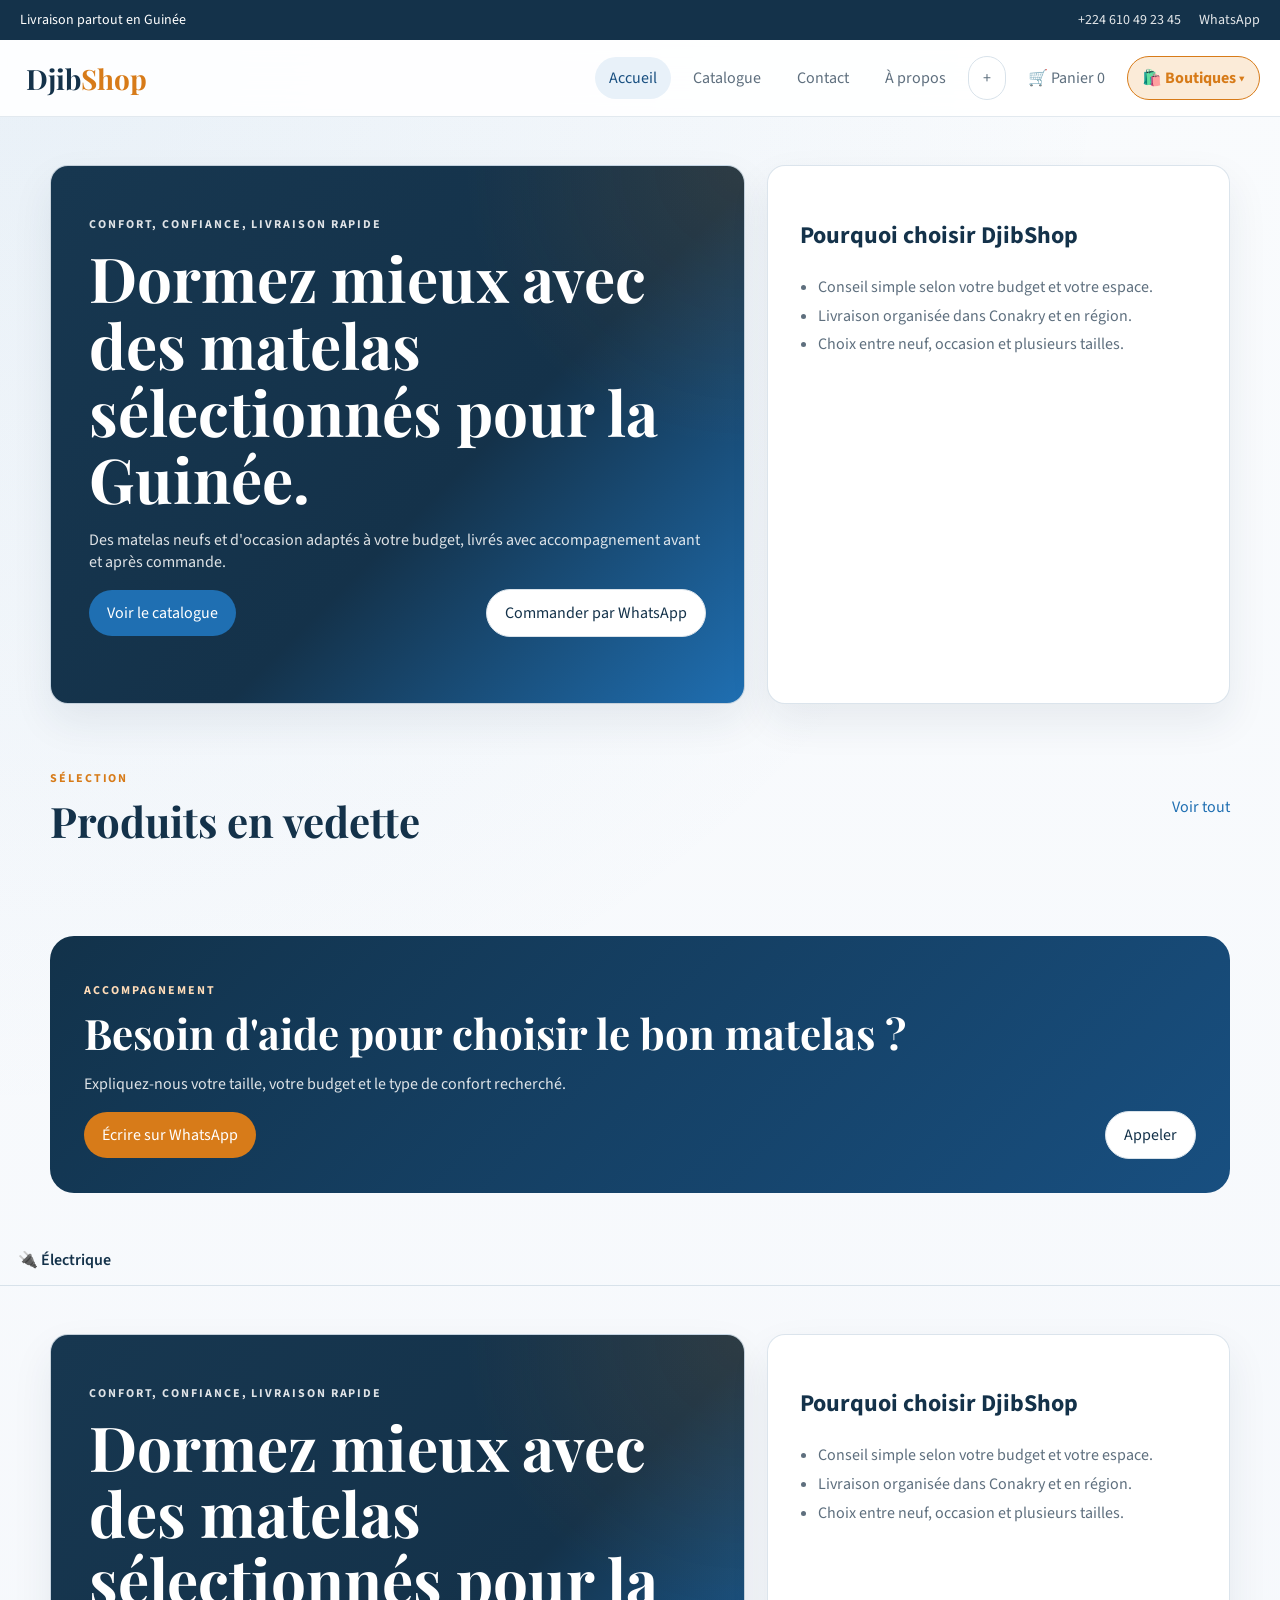
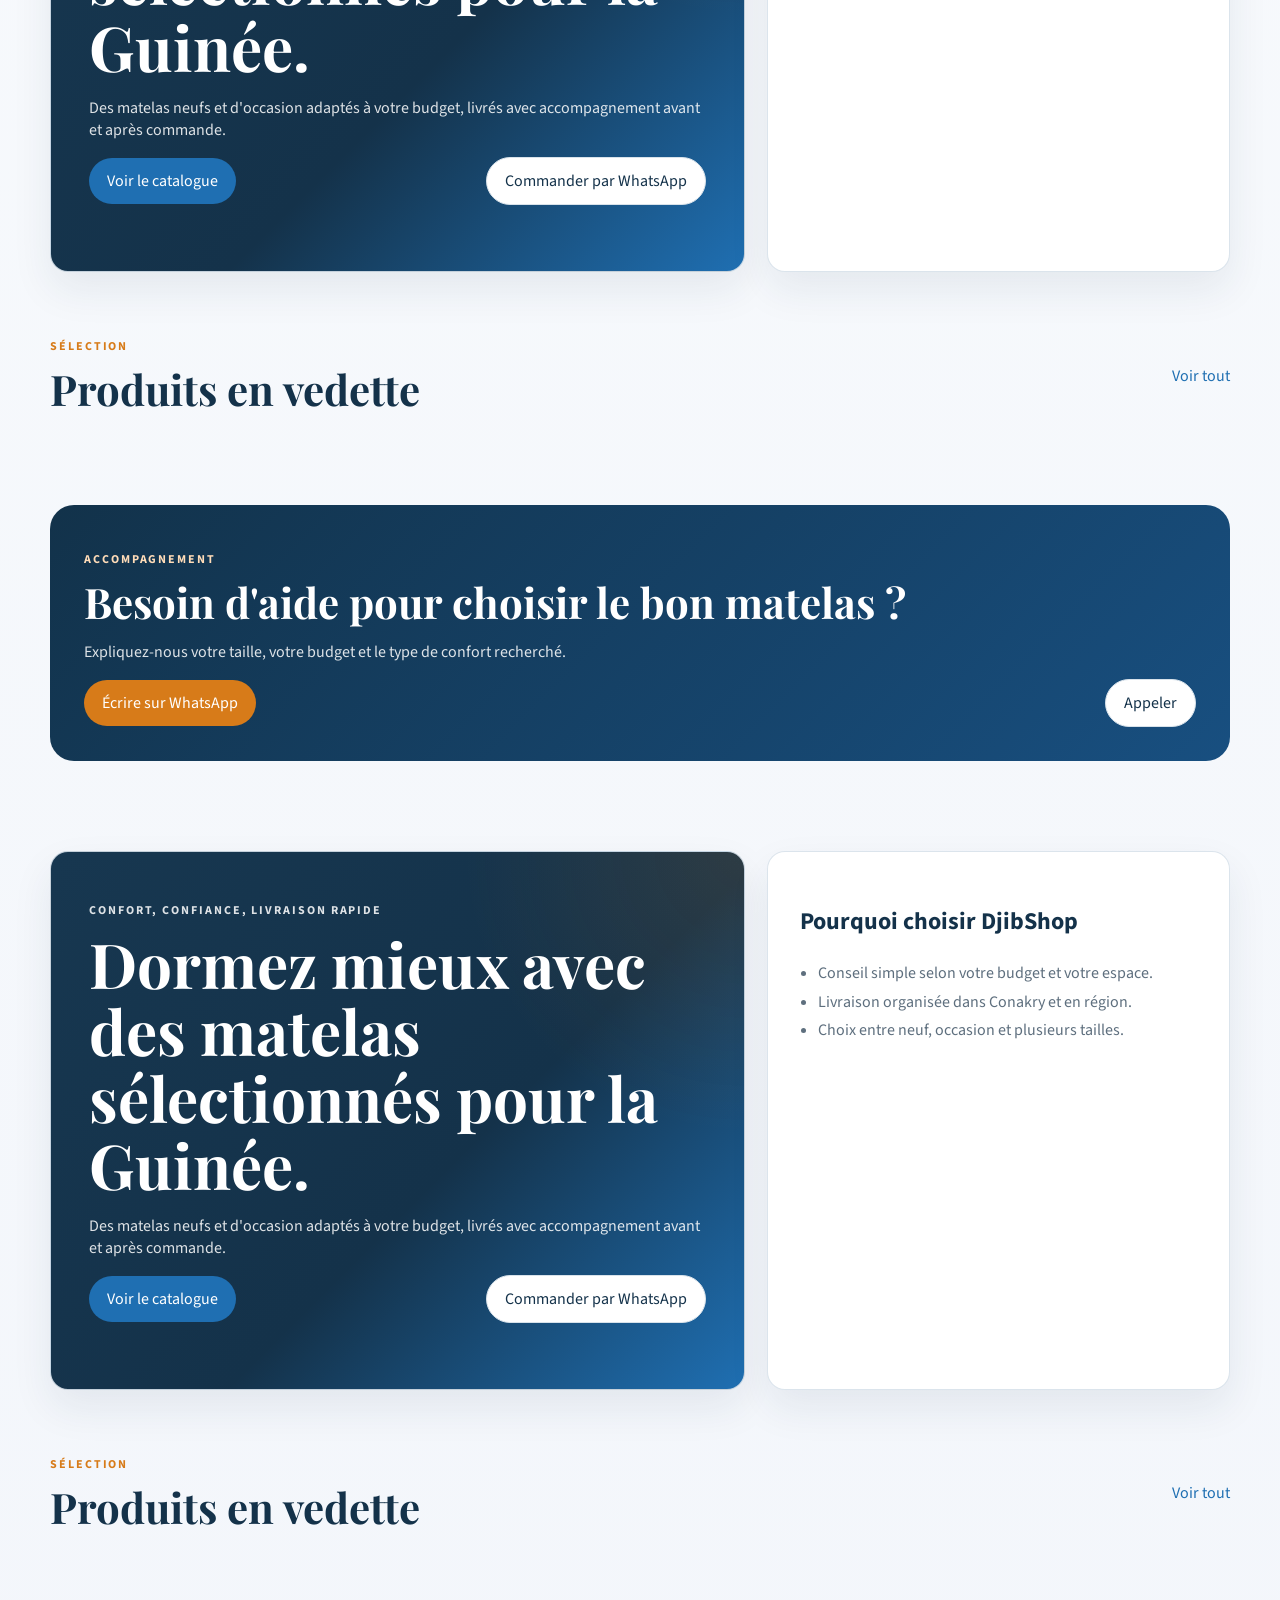
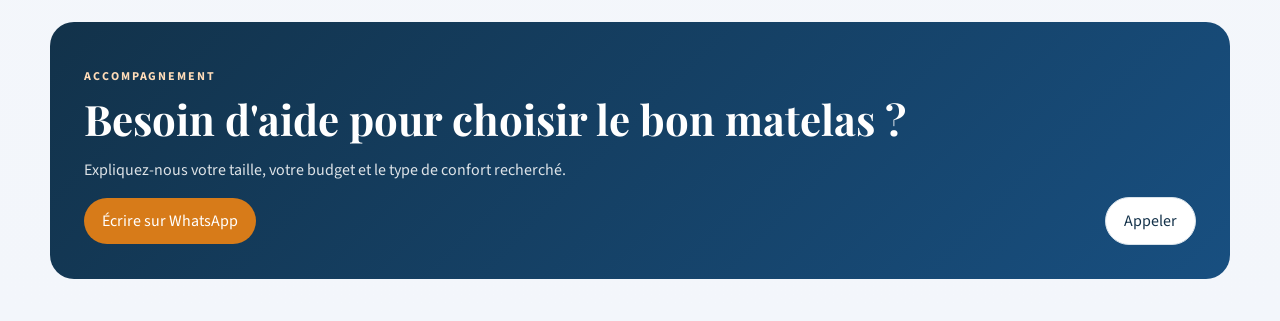
==== commit 4b2014c2: "lieu de vente et panier Added new fields for product details and order management in the admin secti" ====
--- a/public/index.html
+++ b/public/index.html
@@ -29,11 +29,432 @@
       <button class="nav-link" data-page="contact">Contact</button>
       <button class="nav-link" data-page="about">À propos</button>
       <button class="nav-link nav-admin" data-page="admin">+</button>
+      <button class="nav-link cart-btn" id="cart-btn">🛒 Panier <span class="cart-badge" id="cart-badge">0</span></button>
       <div class="shop-switcher">
         <button class="shop-switcher-btn" id="shop-switcher-btn">🛍️ Boutiques ▾</button>
         <div class="shop-switcher-menu hidden" id="shop-switcher-menu">
           <a href="/matelas" class="shop-switcher-item active-shop">🛏️ Matelas</a>
           <a href="/meubles" class="shop-switcher-item">🛋️ Meubles</a>
+          <a href="/electrique" class="shop-switcher-item">🔌 Électrique</a>
+        </div>
+      </div>
+    </nav>
+  </header>
+
+  <main>
+    <section class="page active" id="page-home">
+      <section class="hero" id="home-hero">
+        <div class="hero-copy">
+          <p class="eyebrow">Confort, confiance, livraison rapide</p>
+          <h1>Dormez mieux avec des matelas sélectionnés pour la Guinée.</h1>
+          <p id="hero-subheadline">Des matelas neufs et d'occasion adaptés à votre budget, livrés avec accompagnement avant et après commande.</p>
+          <div class="hero-actions">
+            <button class="btn btn-primary" data-page="catalog">Voir le catalogue</button>
+            <a class="btn btn-secondary" id="hero-whatsapp" href="https://wa.me/224610492345" target="_blank" rel="noopener noreferrer">Commander par WhatsApp</a>
+          </div>
+          <div class="hero-stats" id="hero-stats"></div>
+        </div>
+        <div class="hero-card">
+          <h2>Pourquoi choisir DjibShop</h2>
+          <ul class="bullet-list">
+            <li>Conseil simple selon votre budget et votre espace.</li>
+            <li>Livraison organisée dans Conakry et en région.</li>
+            <li>Choix entre neuf, occasion et plusieurs tailles.</li>
+          </ul>
+        </div>
+      </section>
+
+      <section class="section">
+        <div class="section-head">
+          <div>
+            <p class="section-kicker">Sélection</p>
+            <h2>Produits en vedette</h2>
+          </div>
+          <button class="text-link" data-page="catalog">Voir tout</button>
+        </div>
+        <div class="filter-row" id="home-filters"></div>
+        <div class="card-grid" id="home-products"></div>
+      </section>
+
+      <section class="contact-band">
+        <div>
+          <p class="section-kicker light">Accompagnement</p>
+          <h2>Besoin d'aide pour choisir le bon matelas ?</h2>
+          <p>Expliquez-nous votre taille, votre budget et le type de confort recherché.</p>
+        </div>
+        <div class="contact-band-actions">
+          <a class="btn btn-accent" id="contact-band-whatsapp" href="https://wa.me/224610492345" target="_blank" rel="noopener noreferrer">Écrire sur WhatsApp</a>
+          <a class="btn btn-ghost" id="contact-band-call" href="tel:+224620744703">Appeler</a>
+        </div>
+      </section>
+    </section>
+
+    <section class="page" id="page-catalog">
+      <section class="section">
+        <div class="section-head">
+          <div>
+            <p class="section-kicker">Catalogue</p>
+            <h2>Tous les matelas</h2>
+          </div>
+          <p class="muted" id="catalog-count">0 produit</p>
+        </div>
+        <div class="catalog-toolbar">
+          <label class="field inline-field">
+            <span>Recherche</span>
+            <input type="search" id="catalog-search" placeholder="Nom, type, taille, dimensions">
+          </label>
+          <label class="field inline-field">
+            <span>Trier</span>
+            <select id="catalog-sort">
+              <option value="featured">Recommandés d'abord</option>
+              <option value="price-asc">Prix croissant</option>
+              <option value="price-desc">Prix décroissant</option>
+              <option value="rating-desc">Mieux notés</option>
+              <option value="newest">Plus récents</option>
+            </select>
+          </label>
+          <label class="field inline-field">
+            <span>Disponibilité</span>
+            <select id="catalog-stock">
+              <option value="all">Tous les stocks</option>
+              <option value="En stock">En stock</option>
+              <option value="Stock limité">Stock limité</option>
+              <option value="Sur commande">Sur commande</option>
+            </select>
+          </label>
+        </div>
+        <div class="filter-row" id="catalog-filters"></div>
+        <div class="catalog-summary" id="catalog-summary"></div>
+        <div class="card-grid" id="catalog-products"></div>
+      </section>
+    </section>
+
+    <section class="page" id="page-contact">
+      <section class="section narrow">
+        <div class="section-head">
+          <div>
+            <p class="section-kicker">Contact</p>
+            <h2>Parlons de votre besoin</h2>
+          </div>
+        </div>
+        <div class="contact-layout">
+          <div class="info-card">
+            <h3>Coordonnées</h3>
+            <p>Nous répondons rapidement aux demandes de prix, disponibilité et livraison.</p>
+            <div class="contact-stack">
+              <a id="contact-phone-primary" href="tel:+224610492345">+224 610 49 23 45</a>
+              <a id="contact-phone-secondary" href="tel:+224620744703">+224 620 74 47 03</a>
+              <a id="contact-wa-primary" href="https://wa.me/224610492345" target="_blank" rel="noopener noreferrer">WhatsApp direct</a>
+            </div>
+          </div>
+          <form class="panel" id="contact-form">
+            <h3>Laisser un message</h3>
+            <label class="field">
+              <span>Nom complet</span>
+              <input type="text" name="full_name" required>
+            </label>
+            <label class="field">
+              <span>Téléphone</span>
+              <input type="tel" name="phone" required>
+            </label>
+            <label class="field">
+              <span>Message</span>
+              <textarea name="message" rows="5" required></textarea>
+            </label>
+            <button class="btn btn-primary" type="submit">Envoyer le message</button>
+          </form>
+        </div>
+      </section>
+    </section>
+
+    <section class="page" id="page-about">
+      <section class="section">
+        <div class="about-hero">
+          <div>
+            <p class="section-kicker">À propos</p>
+            <h2>Une boutique pensée pour la confiance et la simplicité</h2>
+            <p id="about-body">DjibShop aide les familles, particuliers et professionnels à trouver des matelas adaptés à leur confort et à leur budget.</p>
+          </div>
+        </div>
+        <div class="about-grid">
+          <article class="panel">
+            <h3>Ce que nous faisons</h3>
+            <p>Nous proposons des matelas neufs et d'occasion, des tailles variées et un accompagnement humain avant l'achat.</p>
+          </article>
+          <article class="panel">
+            <h3>Ce qui compte pour nous</h3>
+            <p>Des informations claires, des prix cohérents, des délais annoncés honnêtement et un suivi après commande.</p>
+          </article>
+          <article class="panel">
+            <h3>Livraison</h3>
+            <p>Conakry et plusieurs villes de Guinée, avec confirmation téléphonique avant expédition.</p>
+          </article>
+        </div>
+      </section>
+    </section>
+
+    <section class="page" id="page-admin">
+      <section class="section">
+        <div class="section-head">
+          <div>
+            <p class="section-kicker">Administration</p>
+            <h2>Piloter la boutique</h2>
+          </div>
+        </div>
+
+        <div class="panel admin-login-panel" id="admin-login-panel">
+          <form id="admin-login-form">
+            <h3>Connexion admin</h3>
+            <p class="muted">Connectez-vous pour gérer les produits, commandes et messages.</p>
+            <label class="field">
+              <span>Utilisateur</span>
+              <input type="text" name="username" value="admin" required>
+            </label>
+            <label class="field">
+              <span>Mot de passe</span>
+              <input type="password" name="password" required>
+            </label>
+            <button class="btn btn-primary" type="submit">Se connecter</button>
+          </form>
+        </div>
+
+        <div class="admin-shell hidden" id="admin-shell">
+          <div class="metrics" id="metrics"></div>
+          <div class="admin-toolbar">
+            <div class="tab-row">
+              <button class="tab-btn active" data-admin-tab="products">Produits</button>
+              <button class="tab-btn" data-admin-tab="orders">Commandes</button>
+              <button class="tab-btn" data-admin-tab="contacts">Messages</button>
+              <button class="tab-btn" data-admin-tab="editor">Ajouter / modifier</button>
+            </div>
+            <button class="btn btn-secondary" id="admin-logout-btn">Déconnexion</button>
+          </div>
+
+          <section class="admin-tab active" id="admin-tab-products">
+            <div class="table-wrap">
+              <table>
+                <thead>
+                  <tr>
+                    <th>Produit</th>
+                    <th>Catégorie</th>
+                    <th>Type</th>
+                    <th>Taille</th>
+                    <th>Prix</th>
+                    <th>Stock</th>
+                    <th>Actions</th>
+                  </tr>
+                </thead>
+                <tbody id="admin-products-table"></tbody>
+              </table>
+            </div>
+          </section>
+
+          <section class="admin-tab" id="admin-tab-orders">
+            <div class="table-wrap">
+              <table>
+                <thead>
+                  <tr>
+                    <th>Client</th>
+                    <th>Articles</th>
+                    <th>Total</th>
+                    <th>Mode</th>
+                    <th>Ville</th>
+                    <th>Paiement</th>
+                    <th>Statut</th>
+                    <th>Date</th>
+                    <th>Action</th>
+                  </tr>
+                </thead>
+                <tbody id="admin-orders-table"></tbody>
+              </table>
+            </div>
+          </section>
+
+          <section class="admin-tab" id="admin-tab-contacts">
+            <div class="message-list" id="admin-contacts-list"></div>
+          </section>
+
+          <section class="admin-tab" id="admin-tab-editor">
+            <form class="panel" id="product-form">
+              <h3 id="product-form-title">Ajouter un produit</h3>
+              <input type="hidden" name="id">
+              <div class="form-grid">
+                <label class="field">
+                  <span>Nom</span>
+                  <input type="text" name="name" required>
+                </label>
+                <label class="field">
+                  <span>Prix (GNF)</span>
+                  <input type="number" name="price_gnf" required>
+                </label>
+                <label class="field">
+                  <span>Catégorie</span>
+                  <select name="category" required>
+                    <option value="neuf">Neuf</option>
+                    <option value="occasion">Occasion</option>
+                  </select>
+                </label>
+                <label class="field">
+                  <span>Type</span>
+                  <select name="mattress_type" required>
+                    <option value="ressort">Avec ressort</option>
+                    <option value="peu de ressort">Peu de ressort</option>
+                    <option value="sans ressort">Sans ressort</option>
+                  </select>
+                </label>
+                <label class="field">
+                  <span>Taille</span>
+                  <select name="size_label" required>
+                    <option value="1 place">1 place</option>
+                    <option value="2 places">2 places</option>
+                    <option value="3 places">3 places</option>
+                    <option value="4 places">4 places</option>
+                  </select>
+                </label>
+                <label class="field">
+                  <span>Dimensions</span>
+                  <input type="text" name="dimensions" placeholder="160 x 200 cm" required>
+                </label>
+                <label class="field">
+                  <span>Note</span>
+                  <input type="number" name="rating" min="0" max="5" step="0.1" value="0">
+                </label>
+                <label class="field">
+                  <span>Nombre d'avis</span>
+                  <input type="number" name="review_count" min="0" value="0">
+                </label>
+                <label class="field">
+                  <span>Stock</span>
+                  <select name="stock_status" required>
+                    <option value="En stock">En stock</option>
+                    <option value="Stock limité">Stock limité</option>
+                    <option value="Sur commande">Sur commande</option>
+                  </select>
+                </label>
+                <label class="field check">
+                  <span>Mettre en vedette</span>
+                  <input type="checkbox" name="featured">
+                </label>
+                <label class="field">
+                  <span>Lieu de retrait (si "Retrait sur place")</span>
+                  <input type="text" name="pickup_location" list="pickup-location-list" placeholder="ex: Hamdallaye Pharmacie">
+                  <datalist id="pickup-location-list"></datalist>
+                </label>
+              </div>
+              <label class="field">
+                <span>Description</span>
+                <textarea name="description" rows="4" required></textarea>
+              </label>
+              <label class="field">
+                <span>Photo produit</span>
+                <input type="file" name="image_file" accept="image/png,image/jpeg,image/webp">
+              </label>
+              <div class="preview-box" id="product-image-preview">Aperçu image</div>
+              <div class="button-row">
+                <button class="btn btn-primary" type="submit">Enregistrer</button>
+                <button class="btn btn-secondary" type="button" id="product-reset-btn">Réinitialiser</button>
+              </div>
+            </form>
+
+            <form class="panel" id="site-settings-form">
+              <h3>Fond de la page d'accueil</h3>
+              <p class="muted">Ajoutez une photo pour remplacer le fond actuel de la page d'accueil.</p>
+              <label class="field">
+                <span>Image de fond</span>
+                <input type="file" name="home_background_file" accept="image/png,image/jpeg,image/webp">
+              </label>
+              <div class="preview-box" id="home-background-preview">Aucune image de fond</div>
+              <div class="button-row">
+                <button class="btn btn-primary" type="submit">Enregistrer le fond</button>
+                <button class="btn btn-secondary" type="button" id="clear-home-background-btn">Retirer le fond</button>
+              </div>
+            </form>
+          </section>
+        </div>
+      </section>
+    </section>
+  </main>
+
+  <div class="modal hidden" id="order-modal">
+    <div class="modal-card">
+      <button class="modal-close" id="close-order-modal" aria-label="Fermer">&times;</button>
+      <h3>Passer commande</h3>
+      <div class="order-reassurance">
+        <span>Confirmation rapide</span>
+        <span>Livraison organisée</span>
+        <span>Suivi par téléphone</span>
+      </div>
+      <div id="order-cart-summary" class="cart-order-summary"></div>
+      <form id="order-form">
+        <div class="form-grid">
+          <label class="field">
+            <span>Nom complet</span>
+            <input type="text" name="customer_name" required>
+          </label>
+          <label class="field">
+            <span>Téléphone</span>
+            <input type="tel" name="phone" required>
+          </label>
+        </div>
+        <label class="field">
+          <span>Mode de livraison</span>
+          <select name="delivery_mode" id="delivery-mode" required>
+            <option value="Livraison">Livraison à domicile</option>
+            <option value="Retrait sur place">Retrait sur place</option>
+          </select>
+        </label>
+        <p class="muted hidden" id="pickup-note">Pas besoin d'adresse : nous vous contacterons pour convenir du lieu et de l'heure de retrait.</p>
+        <label class="field" id="address-field">
+          <span>Adresse</span>
+          <input type="text" name="address" required>
+        </label>
+        <label class="field">
+          <span>Ville / Quartier</span>
+          <input type="text" name="city" required>
+        </label>
+        <label class="field" id="delivery-location-field">
+          <span>Indication du lieu de livraison</span>
+          <input type="text" name="notes" placeholder="Ex: Près de la mosquée, rue X...">
+        </label>
+        <label class="field">
+          <span>Moyen de paiement</span>
+          <select name="payment_method" required>
+            <option value="Orange Money">Orange Money</option>
+            <option value="Paiement à la livraison">Paiement à la livraison</option>
+          </select>
+        </label>
+        <button class="btn btn-primary" type="submit">Confirmer la commande</button>
+      </form>
+    </div>
+  </div>
+
+  <div class="modal hidden" id="cart-modal">
+    <div class="modal-card">
+      <button class="modal-close" id="close-cart-modal" aria-label="Fermer">&times;</button>
+      <h3>Votre panier</h3>
+      <div id="cart-items-list"></div>
+      <div class="cart-total-row">
+        <strong>Total</strong>
+        <span id="cart-total-amount">0 GNF</span>
+      </div>
+      <div class="button-row">
+        <button class="btn btn-secondary" id="cart-clear-btn">Vider le panier</button>
+        <button class="btn btn-primary" id="cart-checkout-btn">Passer la commande</button>
+      </div>
+    </div>
+  </div>
+
+  <div class="modal hidden" id="product-modal">
+    <div class="modal-card modal-card-wide">
+      <button class="modal-close" id="close-product-modal" aria-label="Fermer">&times;</button>
+      <div class="product-detail" id="product-detail"></div>
+    </div>
+  </div>
+
+  <div class="toast" id="toast"></div>
+  <script src="/app.js"></script>
+</body>
+</html>
           <a href="/electrique" class="shop-switcher-item">🔌 Électrique</a>
         </div>
       </div>
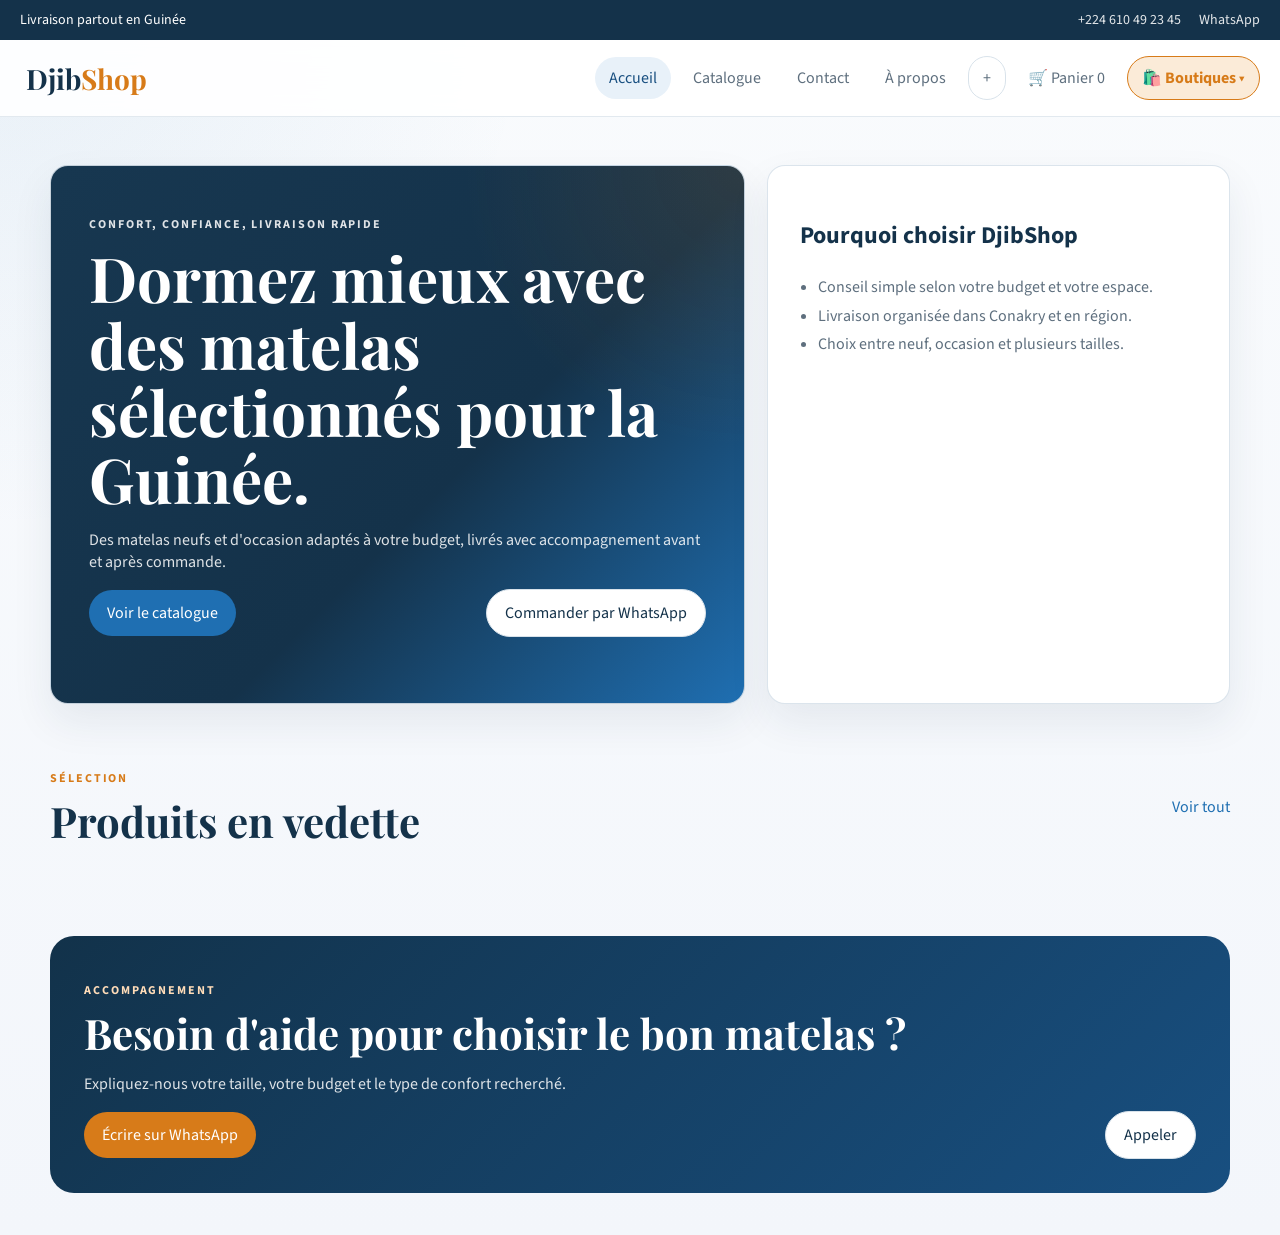
==== commit e5dc2e8a: "Update print statement from 'Hello' to 'Goodbye'" ====
--- a/public/index.html
+++ b/public/index.html
@@ -455,782 +455,3 @@
   <script src="/app.js"></script>
 </body>
 </html>
-          <a href="/electrique" class="shop-switcher-item">🔌 Électrique</a>
-        </div>
-      </div>
-    </nav>
-  </header>
-
-  <main>
-    <section class="page active" id="page-home">
-      <section class="hero" id="home-hero">
-        <div class="hero-copy">
-          <p class="eyebrow">Confort, confiance, livraison rapide</p>
-          <h1>Dormez mieux avec des matelas sélectionnés pour la Guinée.</h1>
-          <p id="hero-subheadline">Des matelas neufs et d'occasion adaptés à votre budget, livrés avec accompagnement avant et après commande.</p>
-          <div class="hero-actions">
-            <button class="btn btn-primary" data-page="catalog">Voir le catalogue</button>
-            <a class="btn btn-secondary" id="hero-whatsapp" href="https://wa.me/224610492345" target="_blank" rel="noopener noreferrer">Commander par WhatsApp</a>
-          </div>
-          <div class="hero-stats" id="hero-stats"></div>
-        </div>
-        <div class="hero-card">
-          <h2>Pourquoi choisir DjibShop</h2>
-          <ul class="bullet-list">
-            <li>Conseil simple selon votre budget et votre espace.</li>
-            <li>Livraison organisée dans Conakry et en région.</li>
-            <li>Choix entre neuf, occasion et plusieurs tailles.</li>
-          </ul>
-        </div>
-      </section>
-
-      <section class="section">
-        <div class="section-head">
-          <div>
-            <p class="section-kicker">Sélection</p>
-            <h2>Produits en vedette</h2>
-          </div>
-          <button class="text-link" data-page="catalog">Voir tout</button>
-        </div>
-        <div class="filter-row" id="home-filters"></div>
-        <div class="card-grid" id="home-products"></div>
-      </section>
-
-      <section class="contact-band">
-        <div>
-          <p class="section-kicker light">Accompagnement</p>
-          <h2>Besoin d'aide pour choisir le bon matelas ?</h2>
-          <p>Expliquez-nous votre taille, votre budget et le type de confort recherché.</p>
-        </div>
-        <div class="contact-band-actions">
-          <a class="btn btn-accent" id="contact-band-whatsapp" href="https://wa.me/224610492345" target="_blank" rel="noopener noreferrer">Écrire sur WhatsApp</a>
-          <a class="btn btn-ghost" id="contact-band-call" href="tel:+224620744703">Appeler</a>
-        </div>
-      </section>
-    </section>
-
-    <section class="page" id="page-catalog">
-      <section class="section">
-        <div class="section-head">
-          <div>
-            <p class="section-kicker">Catalogue</p>
-            <h2>Tous les matelas</h2>
-          </div>
-          <p class="muted" id="catalog-count">0 produit</p>
-        </div>
-        <div class="catalog-toolbar">
-          <label class="field inline-field">
-            <span>Recherche</span>
-            <input type="search" id="catalog-search" placeholder="Nom, type, taille, dimensions">
-          </label>
-          <label class="field inline-field">
-            <span>Trier</span>
-            <select id="catalog-sort">
-              <option value="featured">Recommandés d'abord</option>
-              <option value="price-asc">Prix croissant</option>
-              <option value="price-desc">Prix décroissant</option>
-              <option value="rating-desc">Mieux notés</option>
-              <option value="newest">Plus récents</option>
-            </select>
-          </label>
-          <label class="field inline-field">
-            <span>Disponibilité</span>
-            <select id="catalog-stock">
-              <option value="all">Tous les stocks</option>
-              <option value="En stock">En stock</option>
-              <option value="Stock limité">Stock limité</option>
-              <option value="Sur commande">Sur commande</option>
-            </select>
-          </label>
-        </div>
-        <div class="filter-row" id="catalog-filters"></div>
-        <div class="catalog-summary" id="catalog-summary"></div>
-        <div class="card-grid" id="catalog-products"></div>
-      </section>
-    </section>
-
-    <section class="page" id="page-contact">
-      <section class="section narrow">
-        <div class="section-head">
-          <div>
-            <p class="section-kicker">Contact</p>
-            <h2>Parlons de votre besoin</h2>
-          </div>
-        </div>
-        <div class="contact-layout">
-          <div class="info-card">
-            <h3>Coordonnées</h3>
-            <p>Nous répondons rapidement aux demandes de prix, disponibilité et livraison.</p>
-            <div class="contact-stack">
-              <a id="contact-phone-primary" href="tel:+224610492345">+224 610 49 23 45</a>
-              <a id="contact-phone-secondary" href="tel:+224620744703">+224 620 74 47 03</a>
-              <a id="contact-wa-primary" href="https://wa.me/224610492345" target="_blank" rel="noopener noreferrer">WhatsApp direct</a>
-            </div>
-          </div>
-          <form class="panel" id="contact-form">
-            <h3>Laisser un message</h3>
-            <label class="field">
-              <span>Nom complet</span>
-              <input type="text" name="full_name" required>
-            </label>
-            <label class="field">
-              <span>Téléphone</span>
-              <input type="tel" name="phone" required>
-            </label>
-            <label class="field">
-              <span>Message</span>
-              <textarea name="message" rows="5" required></textarea>
-            </label>
-            <button class="btn btn-primary" type="submit">Envoyer le message</button>
-          </form>
-        </div>
-      </section>
-    </section>
-
-    <section class="page" id="page-about">
-      <section class="section">
-        <div class="about-hero">
-          <div>
-            <p class="section-kicker">À propos</p>
-            <h2>Une boutique pensée pour la confiance et la simplicité</h2>
-            <p id="about-body">DjibShop aide les familles, particuliers et professionnels à trouver des matelas adaptés à leur confort et à leur budget.</p>
-          </div>
-        </div>
-        <div class="about-grid">
-          <article class="panel">
-            <h3>Ce que nous faisons</h3>
-            <p>Nous proposons des matelas neufs et d'occasion, des tailles variées et un accompagnement humain avant l'achat.</p>
-          </article>
-          <article class="panel">
-            <h3>Ce qui compte pour nous</h3>
-            <p>Des informations claires, des prix cohérents, des délais annoncés honnêtement et un suivi après commande.</p>
-          </article>
-          <article class="panel">
-            <h3>Livraison</h3>
-            <p>Conakry et plusieurs villes de Guinée, avec confirmation téléphonique avant expédition.</p>
-          </article>
-        </div>
-      </section>
-    </section>
-
-    <section class="page" id="page-admin">
-      <section class="section">
-        <div class="section-head">
-          <div>
-            <p class="section-kicker">Administration</p>
-            <h2>Piloter la boutique</h2>
-          </div>
-        </div>
-
-        <div class="panel admin-login-panel" id="admin-login-panel">
-          <form id="admin-login-form">
-            <h3>Connexion admin</h3>
-            <p class="muted">Connectez-vous pour gérer les produits, commandes et messages.</p>
-            <label class="field">
-              <span>Utilisateur</span>
-              <input type="text" name="username" value="admin" required>
-            </label>
-            <label class="field">
-              <span>Mot de passe</span>
-              <input type="password" name="password" required>
-            </label>
-            <button class="btn btn-primary" type="submit">Se connecter</button>
-          </form>
-        </div>
-
-        <div class="admin-shell hidden" id="admin-shell">
-          <div class="metrics" id="metrics"></div>
-          <div class="admin-toolbar">
-            <div class="tab-row">
-              <button class="tab-btn active" data-admin-tab="products">Produits</button>
-              <button class="tab-btn" data-admin-tab="orders">Commandes</button>
-              <button class="tab-btn" data-admin-tab="contacts">Messages</button>
-              <button class="tab-btn" data-admin-tab="editor">Ajouter / modifier</button>
-            </div>
-            <button class="btn btn-secondary" id="admin-logout-btn">Déconnexion</button>
-          </div>
-
-          <section class="admin-tab active" id="admin-tab-products">
-            <div class="table-wrap">
-              <table>
-                <thead>
-                  <tr>
-                    <th>Produit</th>
-                    <th>Catégorie</th>
-                    <th>Type</th>
-                    <th>Taille</th>
-                    <th>Prix</th>
-                    <th>Stock</th>
-                    <th>Actions</th>
-                  </tr>
-                </thead>
-                <tbody id="admin-products-table"></tbody>
-              </table>
-            </div>
-          </section>
-
-          <section class="admin-tab" id="admin-tab-orders">
-            <div class="table-wrap">
-              <table>
-                <thead>
-                  <tr>
-                    <th>Client</th>
-                    <th>Produit</th>
-                    <th>Ville</th>
-                    <th>Paiement</th>
-                    <th>Statut</th>
-                    <th>Date</th>
-                    <th>Action</th>
-                  </tr>
-                </thead>
-                <tbody id="admin-orders-table"></tbody>
-              </table>
-            </div>
-          </section>
-
-          <section class="admin-tab" id="admin-tab-contacts">
-            <div class="message-list" id="admin-contacts-list"></div>
-          </section>
-
-          <section class="admin-tab" id="admin-tab-editor">
-            <form class="panel" id="product-form">
-              <h3 id="product-form-title">Ajouter un produit</h3>
-              <input type="hidden" name="id">
-              <div class="form-grid">
-                <label class="field">
-                  <span>Nom</span>
-                  <input type="text" name="name" required>
-                </label>
-                <label class="field">
-                  <span>Prix (GNF)</span>
-                  <input type="number" name="price_gnf" required>
-                </label>
-                <label class="field">
-                  <span>Catégorie</span>
-                  <select name="category" required>
-                    <option value="neuf">Neuf</option>
-                    <option value="occasion">Occasion</option>
-                  </select>
-                </label>
-                <label class="field">
-                  <span>Type</span>
-                  <select name="mattress_type" required>
-                    <option value="ressort">Avec ressort</option>
-                    <option value="peu de ressort">Peu de ressort</option>
-                    <option value="sans ressort">Sans ressort</option>
-                  </select>
-                </label>
-                <label class="field">
-                  <span>Taille</span>
-                  <select name="size_label" required>
-                    <option value="1 place">1 place</option>
-                    <option value="2 places">2 places</option>
-                    <option value="3 places">3 places</option>
-                    <option value="4 places">4 places</option>
-                  </select>
-                </label>
-                <label class="field">
-                  <span>Dimensions</span>
-                  <input type="text" name="dimensions" placeholder="160 x 200 cm" required>
-                </label>
-                <label class="field">
-                  <span>Note</span>
-                  <input type="number" name="rating" min="0" max="5" step="0.1" value="0">
-                </label>
-                <label class="field">
-                  <span>Nombre d'avis</span>
-                  <input type="number" name="review_count" min="0" value="0">
-                </label>
-                <label class="field">
-                  <span>Stock</span>
-                  <select name="stock_status" required>
-                    <option value="En stock">En stock</option>
-                    <option value="Stock limité">Stock limité</option>
-                    <option value="Sur commande">Sur commande</option>
-                  </select>
-                </label>
-                <label class="field check">
-                  <span>Mettre en vedette</span>
-                  <input type="checkbox" name="featured">
-                </label>
-              </div>
-              <label class="field">
-                <span>Description</span>
-                <textarea name="description" rows="4" required></textarea>
-              </label>
-              <label class="field">
-                <span>Photo produit</span>
-                <input type="file" name="image_file" accept="image/png,image/jpeg,image/webp">
-              </label>
-              <div class="preview-box" id="product-image-preview">Aperçu image</div>
-              <div class="button-row">
-                <button class="btn btn-primary" type="submit">Enregistrer</button>
-                <button class="btn btn-secondary" type="button" id="product-reset-btn">Réinitialiser</button>
-              </div>
-            </form>
-
-            <form class="panel" id="site-settings-form">
-              <h3>Fond de la page d'accueil</h3>
-              <p class="muted">Ajoutez une photo pour remplacer le fond actuel de la page d'accueil.</p>
-              <label class="field">
-                <span>Image de fond</span>
-                <input type="file" name="home_background_file" accept="image/png,image/jpeg,image/webp">
-              </label>
-              <div class="preview-box" id="home-background-preview">Aucune image de fond</div>
-              <div class="button-row">
-                <button class="btn btn-primary" type="submit">Enregistrer le fond</button>
-                <button class="btn btn-secondary" type="button" id="clear-home-background-btn">Retirer le fond</button>
-              </div>
-            </form>
-          </section>
-        </div>
-      </section>
-    </section>
-  </main>
-
-  <div class="modal hidden" id="order-modal">
-    <div class="modal-card">
-      <button class="modal-close" id="close-order-modal" aria-label="Fermer">&times;</button>
-      <h3>Passer commande</h3>
-      <p class="muted" id="order-product-summary"></p>
-      <div class="order-reassurance">
-        <span>Confirmation rapide</span>
-        <span>Livraison organisée</span>
-        <span>Suivi par téléphone</span>
-      </div>
-      <form id="order-form">
-        <input type="hidden" name="product_id">
-        <div class="form-grid">
-          <label class="field">
-            <span>Nom complet</span>
-            <input type="text" name="customer_name" required>
-          </label>
-          <label class="field">
-            <span>Téléphone</span>
-            <input type="tel" name="phone" required>
-          </label>
-        </div>
-        <label class="field">
-          <span>Adresse</span>
-          <input type="text" name="address" required>
-        </label>
-        <label class="field">
-          <span>Ville</span>
-          <input type="text" name="city" required>
-        </label>
-        <label class="field">
-          <span>Moyen de paiement</span>
-          <select name="payment_method" required>
-            <option value="Orange Money">Orange Money</option>
-            <option value="Paiement à la livraison">Paiement à la livraison</option>
-          </select>
-        </label>
-        <label class="field">
-          <span>Notes</span>
-          <textarea name="notes" rows="3"></textarea>
-        </label>
-        <button class="btn btn-primary" type="submit">Confirmer la commande</button>
-      </form>
-    </div>
-  </div>
-
-  <div class="modal hidden" id="product-modal">
-    <div class="modal-card modal-card-wide">
-      <button class="modal-close" id="close-product-modal" aria-label="Fermer">&times;</button>
-      <div class="product-detail" id="product-detail"></div>
-    </div>
-  </div>
-
-  <div class="toast" id="toast"></div>
-  <script src="/app.js"></script>
-</body>
-</html>
-        </div>
-      </div>
-    </nav>
-  </header>
-
-  <main>
-    <section class="page active" id="page-home">
-      <section class="hero" id="home-hero">
-        <div class="hero-copy">
-          <p class="eyebrow">Confort, confiance, livraison rapide</p>
-          <h1>Dormez mieux avec des matelas sélectionnés pour la Guinée.</h1>
-          <p id="hero-subheadline">Des matelas neufs et d'occasion adaptés à votre budget, livrés avec accompagnement avant et après commande.</p>
-          <div class="hero-actions">
-            <button class="btn btn-primary" data-page="catalog">Voir le catalogue</button>
-            <a class="btn btn-secondary" id="hero-whatsapp" href="https://wa.me/224610492345" target="_blank" rel="noopener noreferrer">Commander par WhatsApp</a>
-          </div>
-          <div class="hero-stats" id="hero-stats"></div>
-        </div>
-        <div class="hero-card">
-          <h2>Pourquoi choisir DjibShop</h2>
-          <ul class="bullet-list">
-            <li>Conseil simple selon votre budget et votre espace.</li>
-            <li>Livraison organisée dans Conakry et en région.</li>
-            <li>Choix entre neuf, occasion et plusieurs tailles.</li>
-          </ul>
-        </div>
-      </section>
-
-      <section class="section">
-        <div class="section-head">
-          <div>
-            <p class="section-kicker">Sélection</p>
-            <h2>Produits en vedette</h2>
-          </div>
-          <button class="text-link" data-page="catalog">Voir tout</button>
-        </div>
-        <div class="filter-row" id="home-filters"></div>
-        <div class="card-grid" id="home-products"></div>
-      </section>
-
-      <section class="contact-band">
-        <div>
-          <p class="section-kicker light">Accompagnement</p>
-          <h2>Besoin d'aide pour choisir le bon matelas ?</h2>
-          <p>Expliquez-nous votre taille, votre budget et le type de confort recherché.</p>
-        </div>
-        <div class="contact-band-actions">
-          <a class="btn btn-accent" id="contact-band-whatsapp" href="https://wa.me/224610492345" target="_blank" rel="noopener noreferrer">Écrire sur WhatsApp</a>
-          <a class="btn btn-ghost" id="contact-band-call" href="tel:+224620744703">Appeler</a>
-        </div>
-      </section>
-    </section>
-
-    <section class="page" id="page-catalog">
-      <section class="section">
-        <div class="section-head">
-          <div>
-            <p class="section-kicker">Catalogue</p>
-            <h2>Tous les matelas</h2>
-          </div>
-          <p class="muted" id="catalog-count">0 produit</p>
-        </div>
-        <div class="catalog-toolbar">
-          <label class="field inline-field">
-            <span>Recherche</span>
-            <input type="search" id="catalog-search" placeholder="Nom, type, taille, dimensions">
-          </label>
-          <label class="field inline-field">
-            <span>Trier</span>
-            <select id="catalog-sort">
-              <option value="featured">Recommandés d'abord</option>
-              <option value="price-asc">Prix croissant</option>
-              <option value="price-desc">Prix décroissant</option>
-              <option value="rating-desc">Mieux notés</option>
-              <option value="newest">Plus récents</option>
-            </select>
-          </label>
-          <label class="field inline-field">
-            <span>Disponibilité</span>
-            <select id="catalog-stock">
-              <option value="all">Tous les stocks</option>
-              <option value="En stock">En stock</option>
-              <option value="Stock limité">Stock limité</option>
-              <option value="Sur commande">Sur commande</option>
-            </select>
-          </label>
-        </div>
-        <div class="filter-row" id="catalog-filters"></div>
-        <div class="catalog-summary" id="catalog-summary"></div>
-        <div class="card-grid" id="catalog-products"></div>
-      </section>
-    </section>
-
-    <section class="page" id="page-contact">
-      <section class="section narrow">
-        <div class="section-head">
-          <div>
-            <p class="section-kicker">Contact</p>
-            <h2>Parlons de votre besoin</h2>
-          </div>
-        </div>
-        <div class="contact-layout">
-          <div class="info-card">
-            <h3>Coordonnées</h3>
-            <p>Nous répondons rapidement aux demandes de prix, disponibilité et livraison.</p>
-            <div class="contact-stack">
-              <a id="contact-phone-primary" href="tel:+224610492345">+224 610 49 23 45</a>
-              <a id="contact-phone-secondary" href="tel:+224620744703">+224 620 74 47 03</a>
-              <a id="contact-wa-primary" href="https://wa.me/224610492345" target="_blank" rel="noopener noreferrer">WhatsApp direct</a>
-            </div>
-          </div>
-          <form class="panel" id="contact-form">
-            <h3>Laisser un message</h3>
-            <label class="field">
-              <span>Nom complet</span>
-              <input type="text" name="full_name" required>
-            </label>
-            <label class="field">
-              <span>Téléphone</span>
-              <input type="tel" name="phone" required>
-            </label>
-            <label class="field">
-              <span>Message</span>
-              <textarea name="message" rows="5" required></textarea>
-            </label>
-            <button class="btn btn-primary" type="submit">Envoyer le message</button>
-          </form>
-        </div>
-      </section>
-    </section>
-
-    <section class="page" id="page-about">
-      <section class="section">
-        <div class="about-hero">
-          <div>
-            <p class="section-kicker">À propos</p>
-            <h2>Une boutique pensée pour la confiance et la simplicité</h2>
-            <p id="about-body">DjibShop aide les familles, particuliers et professionnels à trouver des matelas adaptés à leur confort et à leur budget.</p>
-          </div>
-        </div>
-        <div class="about-grid">
-          <article class="panel">
-            <h3>Ce que nous faisons</h3>
-            <p>Nous proposons des matelas neufs et d'occasion, des tailles variées et un accompagnement humain avant l'achat.</p>
-          </article>
-          <article class="panel">
-            <h3>Ce qui compte pour nous</h3>
-            <p>Des informations claires, des prix cohérents, des délais annoncés honnêtement et un suivi après commande.</p>
-          </article>
-          <article class="panel">
-            <h3>Livraison</h3>
-            <p>Conakry et plusieurs villes de Guinée, avec confirmation téléphonique avant expédition.</p>
-          </article>
-        </div>
-      </section>
-    </section>
-
-    <section class="page" id="page-admin">
-      <section class="section">
-        <div class="section-head">
-          <div>
-            <p class="section-kicker">Administration</p>
-            <h2>Piloter la boutique</h2>
-          </div>
-        </div>
-
-        <div class="panel admin-login-panel" id="admin-login-panel">
-          <form id="admin-login-form">
-            <h3>Connexion admin</h3>
-            <p class="muted">Connectez-vous pour gérer les produits, commandes et messages.</p>
-            <label class="field">
-              <span>Utilisateur</span>
-              <input type="text" name="username" value="admin" required>
-            </label>
-            <label class="field">
-              <span>Mot de passe</span>
-              <input type="password" name="password" required>
-            </label>
-            <button class="btn btn-primary" type="submit">Se connecter</button>
-          </form>
-        </div>
-
-        <div class="admin-shell hidden" id="admin-shell">
-          <div class="metrics" id="metrics"></div>
-          <div class="admin-toolbar">
-            <div class="tab-row">
-              <button class="tab-btn active" data-admin-tab="products">Produits</button>
-              <button class="tab-btn" data-admin-tab="orders">Commandes</button>
-              <button class="tab-btn" data-admin-tab="contacts">Messages</button>
-              <button class="tab-btn" data-admin-tab="editor">Ajouter / modifier</button>
-            </div>
-            <button class="btn btn-secondary" id="admin-logout-btn">Déconnexion</button>
-          </div>
-
-          <section class="admin-tab active" id="admin-tab-products">
-            <div class="table-wrap">
-              <table>
-                <thead>
-                  <tr>
-                    <th>Produit</th>
-                    <th>Catégorie</th>
-                    <th>Type</th>
-                    <th>Taille</th>
-                    <th>Prix</th>
-                    <th>Stock</th>
-                    <th>Actions</th>
-                  </tr>
-                </thead>
-                <tbody id="admin-products-table"></tbody>
-              </table>
-            </div>
-          </section>
-
-          <section class="admin-tab" id="admin-tab-orders">
-            <div class="table-wrap">
-              <table>
-                <thead>
-                  <tr>
-                    <th>Client</th>
-                    <th>Produit</th>
-                    <th>Ville</th>
-                    <th>Paiement</th>
-                    <th>Statut</th>
-                    <th>Date</th>
-                    <th>Action</th>
-                  </tr>
-                </thead>
-                <tbody id="admin-orders-table"></tbody>
-              </table>
-            </div>
-          </section>
-
-          <section class="admin-tab" id="admin-tab-contacts">
-            <div class="message-list" id="admin-contacts-list"></div>
-          </section>
-
-          <section class="admin-tab" id="admin-tab-editor">
-            <form class="panel" id="product-form">
-              <h3 id="product-form-title">Ajouter un produit</h3>
-              <input type="hidden" name="id">
-              <div class="form-grid">
-                <label class="field">
-                  <span>Nom</span>
-                  <input type="text" name="name" required>
-                </label>
-                <label class="field">
-                  <span>Prix (GNF)</span>
-                  <input type="number" name="price_gnf" required>
-                </label>
-                <label class="field">
-                  <span>Catégorie</span>
-                  <select name="category" required>
-                    <option value="neuf">Neuf</option>
-                    <option value="occasion">Occasion</option>
-                  </select>
-                </label>
-                <label class="field">
-                  <span>Type</span>
-                  <select name="mattress_type" required>
-                    <option value="ressort">Avec ressort</option>
-                    <option value="peu de ressort">Peu de ressort</option>
-                    <option value="sans ressort">Sans ressort</option>
-                  </select>
-                </label>
-                <label class="field">
-                  <span>Taille</span>
-                  <select name="size_label" required>
-                    <option value="1 place">1 place</option>
-                    <option value="2 places">2 places</option>
-                    <option value="3 places">3 places</option>
-                    <option value="4 places">4 places</option>
-                  </select>
-                </label>
-                <label class="field">
-                  <span>Dimensions</span>
-                  <input type="text" name="dimensions" placeholder="160 x 200 cm" required>
-                </label>
-                <label class="field">
-                  <span>Note</span>
-                  <input type="number" name="rating" min="0" max="5" step="0.1" value="0">
-                </label>
-                <label class="field">
-                  <span>Nombre d'avis</span>
-                  <input type="number" name="review_count" min="0" value="0">
-                </label>
-                <label class="field">
-                  <span>Stock</span>
-                  <select name="stock_status" required>
-                    <option value="En stock">En stock</option>
-                    <option value="Stock limité">Stock limité</option>
-                    <option value="Sur commande">Sur commande</option>
-                  </select>
-                </label>
-                <label class="field check">
-                  <span>Mettre en vedette</span>
-                  <input type="checkbox" name="featured">
-                </label>
-              </div>
-              <label class="field">
-                <span>Description</span>
-                <textarea name="description" rows="4" required></textarea>
-              </label>
-              <label class="field">
-                <span>Photo produit</span>
-                <input type="file" name="image_file" accept="image/png,image/jpeg,image/webp">
-              </label>
-              <div class="preview-box" id="product-image-preview">Aperçu image</div>
-              <div class="button-row">
-                <button class="btn btn-primary" type="submit">Enregistrer</button>
-                <button class="btn btn-secondary" type="button" id="product-reset-btn">Réinitialiser</button>
-              </div>
-            </form>
-
-            <form class="panel" id="site-settings-form">
-              <h3>Fond de la page d'accueil</h3>
-              <p class="muted">Ajoutez une photo pour remplacer le fond actuel de la page d'accueil.</p>
-              <label class="field">
-                <span>Image de fond</span>
-                <input type="file" name="home_background_file" accept="image/png,image/jpeg,image/webp">
-              </label>
-              <div class="preview-box" id="home-background-preview">Aucune image de fond</div>
-              <div class="button-row">
-                <button class="btn btn-primary" type="submit">Enregistrer le fond</button>
-                <button class="btn btn-secondary" type="button" id="clear-home-background-btn">Retirer le fond</button>
-              </div>
-            </form>
-          </section>
-        </div>
-      </section>
-    </section>
-  </main>
-
-  <div class="modal hidden" id="order-modal">
-    <div class="modal-card">
-      <button class="modal-close" id="close-order-modal" aria-label="Fermer">&times;</button>
-      <h3>Passer commande</h3>
-      <p class="muted" id="order-product-summary"></p>
-      <div class="order-reassurance">
-        <span>Confirmation rapide</span>
-        <span>Livraison organisée</span>
-        <span>Suivi par téléphone</span>
-      </div>
-      <form id="order-form">
-        <input type="hidden" name="product_id">
-        <div class="form-grid">
-          <label class="field">
-            <span>Nom complet</span>
-            <input type="text" name="customer_name" required>
-          </label>
-          <label class="field">
-            <span>Téléphone</span>
-            <input type="tel" name="phone" required>
-          </label>
-        </div>
-        <label class="field">
-          <span>Adresse</span>
-          <input type="text" name="address" required>
-        </label>
-        <label class="field">
-          <span>Ville</span>
-          <input type="text" name="city" required>
-        </label>
-        <label class="field">
-          <span>Moyen de paiement</span>
-          <select name="payment_method" required>
-            <option value="Orange Money">Orange Money</option>
-            <option value="Paiement à la livraison">Paiement à la livraison</option>
-          </select>
-        </label>
-        <label class="field">
-          <span>Notes</span>
-          <textarea name="notes" rows="3"></textarea>
-        </label>
-        <button class="btn btn-primary" type="submit">Confirmer la commande</button>
-      </form>
-    </div>
-  </div>
-
-  <div class="modal hidden" id="product-modal">
-    <div class="modal-card modal-card-wide">
-      <button class="modal-close" id="close-product-modal" aria-label="Fermer">&times;</button>
-      <div class="product-detail" id="product-detail"></div>
-    </div>
-  </div>
-
-  <div class="toast" id="toast"></div>
-  <script src="/app.js"></script>
-</body>
-</html>
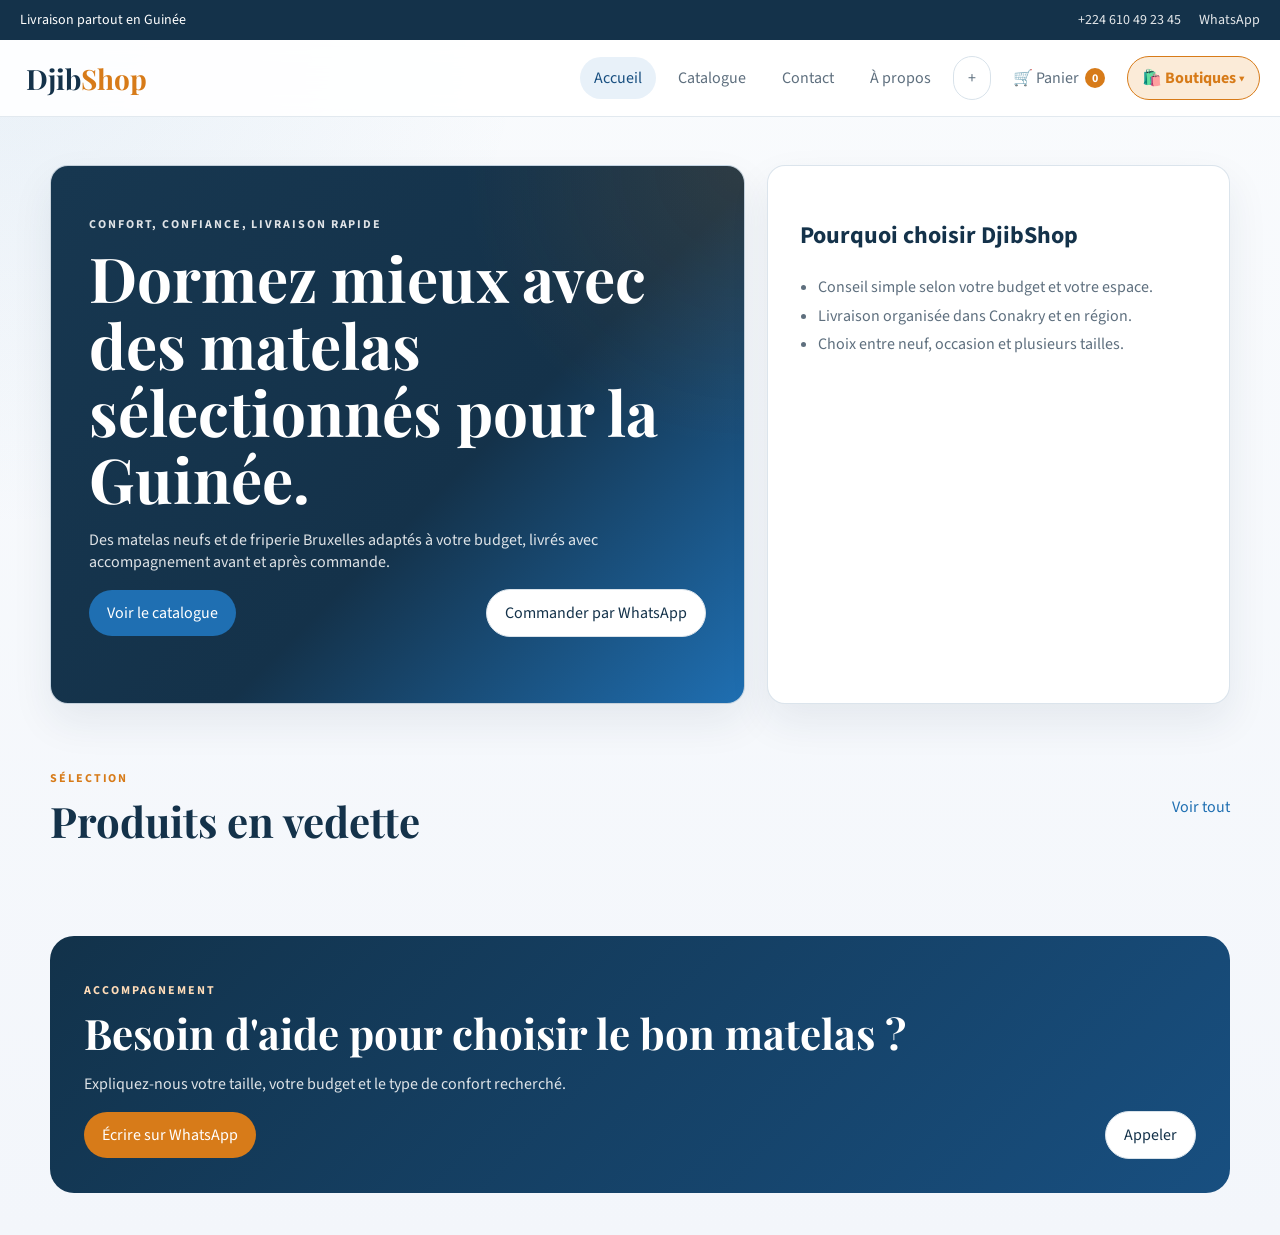
==== commit b2250516: "Update product descriptions and file input in index.html" ====
--- a/public/index.html
+++ b/public/index.html
@@ -4,7 +4,7 @@
   <meta charset="UTF-8">
   <meta name="viewport" content="width=device-width, initial-scale=1.0">
   <title>DjibShop | Matelas de qualité en Guinée</title>
-  <meta name="description" content="DjibShop vend des matelas neufs et d'occasion avec livraison partout en Guinée.">
+  <meta name="description" content="DjibShop vend des matelas neufs et de friperie Bruxelles avec livraison partout en Guinée.">
   <meta name="theme-color" content="#14324a">
   <link rel="preconnect" href="https://fonts.googleapis.com">
   <link rel="preconnect" href="https://fonts.gstatic.com" crossorigin>
@@ -47,7 +47,7 @@
         <div class="hero-copy">
           <p class="eyebrow">Confort, confiance, livraison rapide</p>
           <h1>Dormez mieux avec des matelas sélectionnés pour la Guinée.</h1>
-          <p id="hero-subheadline">Des matelas neufs et d'occasion adaptés à votre budget, livrés avec accompagnement avant et après commande.</p>
+          <p id="hero-subheadline">Des matelas neufs et de friperie Bruxelles adaptés à votre budget, livrés avec accompagnement avant et après commande.</p>
           <div class="hero-actions">
             <button class="btn btn-primary" data-page="catalog">Voir le catalogue</button>
             <a class="btn btn-secondary" id="hero-whatsapp" href="https://wa.me/224610492345" target="_blank" rel="noopener noreferrer">Commander par WhatsApp</a>
@@ -291,7 +291,7 @@
                   <span>Catégorie</span>
                   <select name="category" required>
                     <option value="neuf">Neuf</option>
-                    <option value="occasion">Occasion</option>
+                    <option value="occasion">Friperie Bruxelles </option>
                   </select>
                 </label>
                 <label class="field">
@@ -346,8 +346,8 @@
                 <textarea name="description" rows="4" required></textarea>
               </label>
               <label class="field">
-                <span>Photo produit</span>
-                <input type="file" name="image_file" accept="image/png,image/jpeg,image/webp">
+                <span>Photos (jusqu'à 6)</span>
+                <input type="file" name="image_file" accept="image/png,image/jpeg,image/webp" multiple>
               </label>
               <div class="preview-box" id="product-image-preview">Aperçu image</div>
               <div class="button-row">
--- a/public/styles.css
+++ b/public/styles.css
@@ -755,3 +755,82 @@
 .shop-switcher-item:last-child { border-bottom: 0; }
 .shop-switcher-item:hover { background: #edf4fa; color: var(--blue-dark); }
 .shop-switcher-item.active-shop { background: var(--gold-soft); color: var(--gold); }
+
+/* ===== PANIER ===== */
+.cart-btn {
+  position: relative;
+  display: inline-flex;
+  align-items: center;
+  gap: 6px;
+}
+
+.cart-badge {
+  display: inline-flex;
+  align-items: center;
+  justify-content: center;
+  min-width: 20px;
+  height: 20px;
+  padding: 0 6px;
+  border-radius: 999px;
+  background: var(--gold);
+  color: #fff;
+  font-size: 12px;
+  font-weight: 700;
+}
+
+.cart-order-summary {
+  margin: 10px 0 16px;
+  padding: 14px;
+  border-radius: 14px;
+  background: #f8fbfe;
+  border: 1px solid var(--line);
+}
+
+.cart-order-summary ul { margin: 0; }
+.cart-order-summary p { margin: 10px 0 0; }
+
+.cart-item {
+  display: flex;
+  align-items: center;
+  justify-content: space-between;
+  gap: 12px;
+  padding: 12px 0;
+  border-bottom: 1px solid var(--line);
+}
+
+.cart-item:last-child { border-bottom: 0; }
+
+.cart-item-info { display: grid; gap: 2px; }
+
+.cart-item-controls {
+  display: flex;
+  align-items: center;
+  gap: 8px;
+}
+
+.cart-qty-btn {
+  width: 30px;
+  height: 30px;
+  border-radius: 50%;
+  border: 1px solid var(--line);
+  background: #fff;
+  font-size: 16px;
+  line-height: 1;
+}
+
+.cart-remove-btn {
+  border: 0;
+  background: none;
+  font-size: 16px;
+  padding: 4px;
+}
+
+.cart-total-row {
+  display: flex;
+  justify-content: space-between;
+  align-items: center;
+  padding: 14px 0;
+  margin-top: 6px;
+  border-top: 2px solid var(--line);
+  font-size: 18px;
+}
